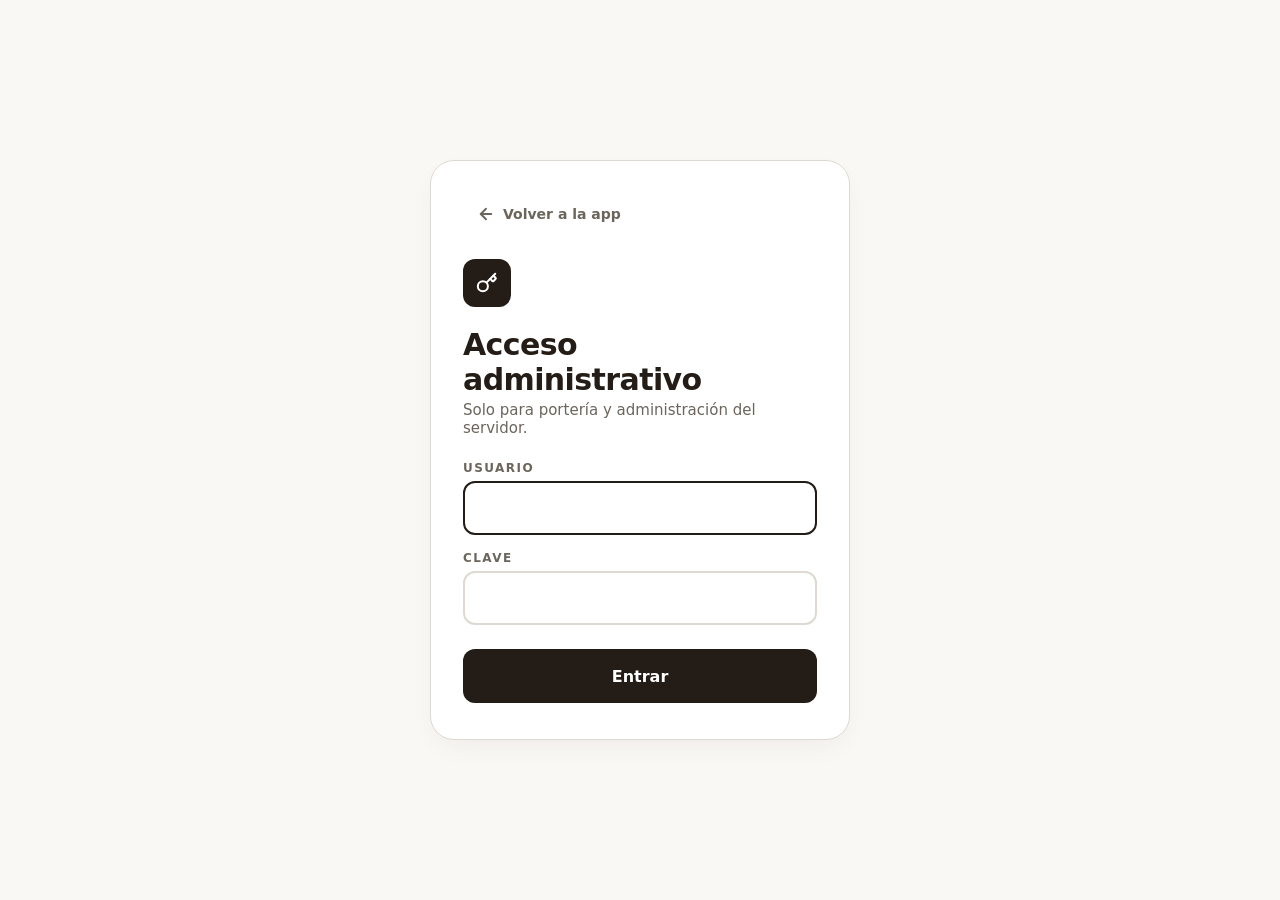
==== src/main/webapp/admin.html @ 6a79530e "v1.0 + Figma Design" ====
<!DOCTYPE html>
<html lang="es">
<head>
<meta charset="UTF-8">
<meta name="viewport" content="width=device-width, initial-scale=1">
<meta name="theme-color" content="#241C16">
<title>Panel de portería · Autogestión de portátiles</title>
<link rel="stylesheet" href="styles.css">
<link rel="stylesheet" href="admin.css">
</head>
<body class="cuerpo-admin">

<!-- =====================================================================
     VISTA 1: LOGIN (Centrado, limpio y enfocado)
     ===================================================================== -->
<section id="vista-login" class="login-layout">
  <main class="login-main">
    <div class="login-main-inner">
      <a href="index.html" class="btn-back-app">
        <svg width="18" height="18" viewBox="0 0 24 24" fill="none" stroke="currentColor" stroke-width="2.5" stroke-linecap="round" stroke-linejoin="round"><path d="m12 19-7-7 7-7"/><path d="M19 12H5"/></svg>
        Volver a la app
      </a>

      <form id="formulario-login" class="form-login" onsubmit="event.preventDefault();">
        <span class="key-badge">
          <svg width="22" height="22" viewBox="0 0 24 24" fill="none" stroke="currentColor" stroke-width="2.2" stroke-linecap="round" stroke-linejoin="round"><path d="m15.5 7.5 2.3 2.3a1 1 0 0 0 1.4 0l2.1-2.1a1 1 0 0 0 0-1.4L19 4"/><path d="m21 2-9.6 9.6"/><circle cx="7.5" cy="15.5" r="5.5"/></svg>
        </span>
        <h2 class="login-title">Acceso administrativo</h2>
        <p class="login-subtitle">Solo para portería y administración del servidor.</p>

        <div class="login-fields">
          <label class="login-field-wrap">
            <span class="login-field-label">USUARIO</span>
            <input id="campo-usuario" class="login-input" type="text" autocomplete="username" autofocus>
          </label>

          <label class="login-field-wrap">
            <span class="login-field-label">CLAVE</span>
            <input id="campo-clave" class="login-input" type="password" autocomplete="current-password">
          </label>
        </div>

        <p id="error-login" class="login-error-msg" hidden></p>

        <button id="boton-entrar" type="button" class="btn-login-submit">Entrar</button>
      </form>
    </div>
  </main>
</section>

<!-- =====================================================================
     VISTA 2: DASHBOARD (Inspirado en AdminDashboard.tsx)
     ===================================================================== -->
<section id="vista-panel" class="dashboard-layout" hidden>
  <!-- Header oscuro institucional -->
  <header class="dash-header">
    <div class="dash-header-inner">
      <div class="dash-header-brand">
        <span class="brand-logo-sq-sm">
          <svg width="20" height="20" viewBox="0 0 11 11" shape-rendering="crispEdges">
            <rect x="5" y="0" width="1" height="1" fill="#E1A140"/>
            <rect x="4" y="1" width="1" height="1" fill="#E1A140"/>
            <rect x="6" y="1" width="1" height="1" fill="#E1A140"/>
            <rect x="3" y="2" width="1" height="1" fill="#E1A140"/>
            <rect x="7" y="2" width="1" height="1" fill="#E1A140"/>
            <rect x="2" y="3" width="1" height="1" fill="#E1A140"/>
            <rect x="8" y="3" width="1" height="1" fill="#E1A140"/>
            <rect x="1" y="4" width="1" height="1" fill="#E1A140"/>
            <rect x="9" y="4" width="1" height="1" fill="#E1A140"/>
            <rect x="0" y="5" width="1" height="1" fill="#E1A140"/>
            <rect x="10" y="5" width="1" height="1" fill="#E1A140"/>
            <rect x="1" y="6" width="1" height="1" fill="#E1A140"/>
            <rect x="9" y="6" width="1" height="1" fill="#E1A140"/>
            <rect x="2" y="7" width="1" height="1" fill="#E1A140"/>
            <rect x="8" y="7" width="1" height="1" fill="#E1A140"/>
            <rect x="3" y="8" width="1" height="1" fill="#E1A140"/>
            <rect x="7" y="8" width="1" height="1" fill="#E1A140"/>
            <rect x="4" y="9" width="1" height="1" fill="#E1A140"/>
            <rect x="6" y="9" width="1" height="1" fill="#E1A140"/>
            <rect x="5" y="10" width="1" height="1" fill="#E1A140"/>
            <rect x="5" y="2" width="1" height="1" fill="#60A8B8"/>
            <rect x="4" y="3" width="1" height="1" fill="#60A8B8"/>
            <rect x="6" y="3" width="1" height="1" fill="#60A8B8"/>
            <rect x="3" y="4" width="1" height="1" fill="#60A8B8"/>
            <rect x="7" y="4" width="1" height="1" fill="#60A8B8"/>
            <rect x="2" y="5" width="1" height="1" fill="#60A8B8"/>
            <rect x="8" y="5" width="1" height="1" fill="#60A8B8"/>
            <rect x="3" y="6" width="1" height="1" fill="#60A8B8"/>
            <rect x="7" y="6" width="1" height="1" fill="#60A8B8"/>
            <rect x="4" y="7" width="1" height="1" fill="#60A8B8"/>
            <rect x="6" y="7" width="1" height="1" fill="#60A8B8"/>
            <rect x="5" y="8" width="1" height="1" fill="#60A8B8"/>
            <rect x="5" y="4" width="1" height="1" fill="#CC5C50"/>
            <rect x="4" y="5" width="1" height="1" fill="#CC5C50"/>
            <rect x="6" y="5" width="1" height="1" fill="#CC5C50"/>
            <rect x="5" y="6" width="1" height="1" fill="#CC5C50"/>
          </svg>
        </span>
        <div>
          <p class="dash-title">Panel de portería</p>
          <p id="dash-fecha-actual" class="dash-subtitle">Hoy</p>
        </div>
      </div>

      <div class="dash-header-actions">
        <span class="session-pill">
          <span class="session-dot"></span>
          <span>admin · cierra en <b id="temporizador-sesion">30:00</b></span>
        </span>
        <button id="boton-vista-estudiante" type="button" class="btn-header-link">Vista estudiante</button>
        <button id="boton-salir" type="button" class="btn-header-logout">
          <svg width="15" height="15" viewBox="0 0 24 24" fill="none" stroke="currentColor" stroke-width="2.5" stroke-linecap="round" stroke-linejoin="round"><path d="M9 21H5a2 2 0 0 1-2-2V5a2 2 0 0 1 2-2h4"/><polyline points="16 17 21 12 16 7"/><line x1="21" x2="9" y1="12" y2="12"/></svg>
          Salir
        </button>
      </div>
    </div>
    <div class="wayuu-band" style="height: 6px;"></div>
  </header>

  <!-- Banner flotante para extensión de sesión -->
  <div id="banner-sesion-expira" class="banner-sesion" role="alertdialog" hidden>
    <div class="banner-sesion-texto">
      <strong>Sesión por expirar</strong>
      <span>Tu sesión cerrará en <span id="banner-cuenta-regresiva">5:00</span></span>
    </div>
    <div class="banner-sesion-acciones">
      <button id="boton-extender-sesion" class="boton-banner-extender" type="button">Extender 30 min</button>
      <button id="boton-cerrar-banner-sesion" class="boton-banner-salir" type="button">Cerrar sesión</button>
    </div>
  </div>

  <div class="dash-content-container">

    <!-- KPI STATS CARDS (Resumen del día) -->
    <div class="kpi-grid">
      <div class="kpi-card">
        <p class="kpi-label">
          <svg width="16" height="16" viewBox="0 0 24 24" fill="none" stroke="currentColor" stroke-width="2.5"><path d="M15 3h4a2 2 0 0 1 2 2v14a2 2 0 0 1-2 2h-4"/><polyline points="10 17 15 12 10 7"/><line x1="15" x2="3" y1="12" y2="12"/></svg>
          Entradas hoy
        </p>
        <p id="kpi-entradas" class="kpi-value">0</p>
      </div>

      <div class="kpi-card">
        <p class="kpi-label">
          <svg width="16" height="16" viewBox="0 0 24 24" fill="none" stroke="currentColor" stroke-width="2.5"><path d="M9 21H5a2 2 0 0 1-2-2V5a2 2 0 0 1 2-2h4"/><polyline points="16 17 21 12 16 7"/><line x1="21" x2="9" y1="12" y2="12"/></svg>
          Salidas hoy
        </p>
        <p id="kpi-salidas" class="kpi-value">0</p>
      </div>

      <div class="kpi-card kpi-card-accent">
        <p class="kpi-label">
          <svg width="16" height="16" viewBox="0 0 24 24" fill="none" stroke="currentColor" stroke-width="2.5"><rect width="18" height="12" x="3" y="4" rx="2"/><line x1="2" x2="22" y1="20" y2="20"/></svg>
          Equipos adentro ahora
        </p>
        <p id="kpi-adentro" class="kpi-value">0</p>
      </div>

      <div class="kpi-card">
        <p class="kpi-label text-coral">
          <svg width="16" height="16" viewBox="0 0 24 24" fill="none" stroke="currentColor" stroke-width="2.5"><path d="m2 2 20 20"/><path d="M5.782 5.782A7 7 0 0 0 9 19h8.5a4.5 4.5 0 0 0 1.307-.193"/><path d="M21.532 16.5A4.5 4.5 0 0 0 17.5 10h-1.79A7.008 7.008 0 0 0 10 5.07"/></svg>
          Sincronizados offline
        </p>
        <p id="kpi-offline" class="kpi-value">0</p>
      </div>
    </div>

    <!-- TARJETA PRINCIPAL: HISTORIAL Y FILTROS -->
    <section class="dash-card">
      <div class="dash-card-header">
        <div>
          <h2 class="dash-card-title">Historial de accesos</h2>
          <p id="resumen-resultados" class="dash-card-sub">Cargando registros…</p>
        </div>
        <button id="boton-limpiar" type="button" class="btn-clear-filters" hidden>
          <svg width="14" height="14" viewBox="0 0 24 24" fill="none" stroke="currentColor" stroke-width="2.5"><path d="M18 6 6 18"/><path d="m6 6 12 12"/></svg>
          Limpiar filtros
        </button>
      </div>

      <!-- Filtros estilo AdminDashboard -->
      <form id="formulario-filtros" class="filter-bar">
        <div class="filter-search-wrap">
          <svg class="search-icon" width="16" height="16" viewBox="0 0 24 24" fill="none" stroke="currentColor" stroke-width="2.5"><circle cx="11" cy="11" r="8"/><path d="m21 21-4.3-4.3"/></svg>
          <input id="filtro-documento" type="text" inputmode="numeric" placeholder="Documento o código" class="filter-input-search">
        </div>

        <select id="filtro-marca" class="filter-select"><option value="">Marca: Todas</option></select>
        <select id="filtro-color" class="filter-select"><option value="">Color: Todos</option></select>
        
        <select id="filtro-movimiento" class="filter-select">
          <option value="">Movimiento: Todos</option>
          <option value="ENTRADA">Entrada</option>
          <option value="SALIDA">Salida</option>
        </select>

        <select id="filtro-origen" class="filter-select">
          <option value="">Origen: Todos</option>
          <option value="ONLINE">En línea</option>
          <option value="OFFLINE_SINCRONIZADO">Offline sincronizado</option>
        </select>

        <div class="filter-date-group">
          <input id="filtro-desde" type="date" aria-label="Desde" class="filter-date-input">
          <span class="date-sep">–</span>
          <input id="filtro-hasta" type="date" aria-label="Hasta" class="filter-date-input">
        </div>

        <button type="submit" class="btn-filter-submit">Filtrar</button>
      </form>

      <p id="error-panel" class="panel-error-msg" hidden></p>

      <!-- Tabla de resultados estilizada -->
      <div class="table-container">
        <table class="dash-table">
          <thead>
            <tr>
              <th>Fecha</th>
              <th>Movimiento</th>
              <th>Estudiante</th>
              <th>Documento</th>
              <th>Código</th>
              <th>Equipo</th>
              <th>Origen</th>
            </tr>
          </thead>
          <tbody id="cuerpo-tabla"></tbody>
        </table>
      </div>

      <!-- Paginación con botones Chevron -->
      <nav class="dash-pagination" id="paginacion" hidden>
        <span id="texto-pagina-actual" class="dash-pag-text"></span>
        <div class="dash-pag-buttons">
          <button id="boton-pagina-anterior" class="dash-pag-btn" type="button">
            <svg width="16" height="16" viewBox="0 0 24 24" fill="none" stroke="currentColor" stroke-width="2.5"><path d="m15 18-6-6 6-6"/></svg>
            Anterior
          </button>
          <button id="boton-pagina-siguiente" class="dash-pag-btn" type="button">
            Siguiente
            <svg width="16" height="16" viewBox="0 0 24 24" fill="none" stroke="currentColor" stroke-width="2.5"><path d="m9 18 6-6-6-6"/></svg>
          </button>
        </div>
      </nav>
    </section>

    <!-- INTENTOS DE LOGIN Y AUDITORÍA -->
    <details class="dash-card sec-details">
      <summary class="sec-summary">
        <div class="sec-summary-left">
          <span class="sec-icon-box">
            <svg width="18" height="18" viewBox="0 0 24 24" fill="none" stroke="currentColor" stroke-width="2.5"><path d="M12 22s8-4 8-10V5l-8-3-8 3v7c0 6 8 10 8 10z"/></svg>
          </span>
          <div>
            <strong class="sec-title">Seguridad · Intentos de acceso al panel</strong>
            <p class="sec-subtitle">Bitácora de auditoría reciente</p>
          </div>
        </div>
        <svg class="chevron-arrow" width="18" height="18" viewBox="0 0 24 24" fill="none" stroke="currentColor" stroke-width="2.5"><path d="m6 9 6 6 6-6"/></svg>
      </summary>

      <div class="table-container" style="border-top: 1px solid var(--borde);">
        <table class="dash-table">
          <thead>
            <tr>
              <th>Fecha</th>
              <th>Usuario</th>
              <th>IP</th>
              <th>Resultado</th>
            </tr>
          </thead>
          <tbody id="cuerpo-tabla-intentos"></tbody>
        </table>
      </div>
    </details>

    <footer class="dash-footer">
      <svg width="14" height="14" viewBox="0 0 24 24" fill="none" stroke="currentColor" stroke-width="2.5"><rect width="14" height="20" x="5" y="2" rx="2" ry="2"/><path d="M12 18h.01"/></svg>
      Los registros sincronizados sin conexión aparecen automáticamente al recuperar red · Universidad de La Guajira
    </footer>

  </div>
</section>

<script src="admin.js"></script>
</body>
</html>
---- src/main/webapp/styles.css ----
/* =====================================================================
   AUTOGESTIÓN DE PORTÁTILES · Universidad de La Guajira
   Basado exactamente en /design-reference (Tokens, Tipografía y Animaciones)
   ===================================================================== */

:root {
  /* Brand colors */
  --coral: #CC5C50;
  --coral-dark: #A8473C;
  --coral-soft: #F9E4E0;
  --teal: #2B8496;
  --teal-dark: #1F6574;
  --teal-soft: #DFEFF3;
  --turquesa: #60A8B8;
  --oro: #E1A140;
  --oro-dark: #9A6A1C;
  --oro-soft: #FBEFD8;
  --cont: #F2F1EF;
  --borde: #DEDAD3;
  --sub: #6B655C;
  --tinta: #241C16;
  --aviso: #B3261E;
  --papel: #FAF8F5;

  /* Colores originales terracota/marrón institucional (#C1440E y #00843D) */
  --terracota: #C1440E;
  --terracota-oscuro: #9C3609;
  --verde-institucional: #00843D;
  --verde-oscuro: #00622D;
  --blanco: #FFFFFF;
  --gris-contenedor: #F2F1EF;
  --gris-borde: #DEDAD3;
  --gris-texto: #6B655C;
  --texto: #241C16;
  --rojo-aviso: #B3261E;
  --alto-toque: 64px;

  --font-sans: system-ui, -apple-system, 'Segoe UI', Roboto, 'Helvetica Neue', Arial, sans-serif;
  --radio: 14px;
}

*, *::before, *::after {
  box-sizing: border-box;
  margin: 0;
  padding: 0;
}

html, body {
  height: 100%;
  width: 100%;
  overflow: hidden;
  background-color: #EBE6DF;
  color: var(--tinta);
  font-family: var(--font-sans);
  -webkit-font-smoothing: antialiased;
  -webkit-tap-highlight-color: transparent;
}

button {
  font-family: inherit;
  border: none;
  background: none;
  cursor: pointer;
}

input, select {
  font-family: inherit;
}

/* Animations from index.css */
@keyframes rise {
  from { opacity: 0; transform: translateY(18px); }
  to { opacity: 1; transform: none; }
}
@keyframes drop {
  from { opacity: 0; transform: translateY(-18px); }
  to { opacity: 1; transform: none; }
}
@keyframes fade {
  from { opacity: 0; }
  to { opacity: 1; }
}
@keyframes banner {
  from { opacity: 0; transform: translateY(-120%) scale(0.96); }
  to { opacity: 1; transform: none; }
}
@keyframes shake {
  0%, 100% { transform: none; }
  25% { transform: translateX(-6px); }
  50% { transform: translateX(5px); }
  75% { transform: translateX(-3px); }
}
@keyframes pop {
  from { opacity: 0; transform: scale(0.4) rotate(-12deg); }
  to { opacity: 1; transform: none; }
}
@keyframes ring {
  from { opacity: 0.45; transform: scale(0.7); }
  to { opacity: 0; transform: scale(1.9); }
}
@keyframes draw {
  from { stroke-dashoffset: 1; }
  to { stroke-dashoffset: 0; }
}
@keyframes thread {
  0%, 100% { transform: translateY(0); opacity: 1; }
  50% { transform: translateY(-3px); opacity: 0.55; }
}
@keyframes floatup {
  to { opacity: 0; transform: translateY(-14px); }
}

.animate-rise { animation: rise 420ms cubic-bezier(0.2, 0.8, 0.2, 1) both; }
.animate-drop { animation: drop 420ms cubic-bezier(0.2, 0.8, 0.2, 1) both; }
.animate-fade { animation: fade 300ms ease-out both; }
.animate-shake { animation: shake 380ms ease-in-out both; }
.animate-pop { animation: pop 520ms cubic-bezier(0.2, 0.9, 0.3, 1.35) both; }

/* Contenedor de la aplicación (Phone container responsive & centered if desktop) */
#app-viewport {
  position: relative;
  width: 100%;
  height: 100%;
  max-width: 440px;
  margin: 0 auto;
  background-color: var(--papel);
  overflow: hidden;
  display: flex;
  flex-direction: column;
}

@media (min-width: 500px) {
  body:not(.cuerpo-admin) {
    display: flex;
    align-items: center;
    justify-content: center;
    background-color: #EBE6DF;
  }
  #app-viewport {
    height: min(840px, 94vh);
    border-radius: 28px;
    box-shadow: 0 25px 60px -15px rgba(36,28,22, 0.25), 0 0 0 1px rgba(36,28,22, 0.08);
  }
}

/* Woven Wayuu Band */
.wayuu-band {
  width: 100%;
  height: 10px;
  background-repeat: repeat-x;
  background-size: 20px 10px;
  flex-shrink: 0;
  /* SVG woven diamond pattern */
  background-image: url("data:image/svg+xml,%3Csvg xmlns='http://www.w3.org/2000/svg' width='20' height='10' viewBox='0 0 20 10' shape-rendering='crispEdges'%3E%3Crect x='10' y='0' width='2' height='2' fill='%23E1A140'/%3E%3Crect x='8' y='2' width='2' height='2' fill='%23E1A140'/%3E%3Crect x='12' y='2' width='2' height='2' fill='%23E1A140'/%3E%3Crect x='6' y='4' width='2' height='2' fill='%23E1A140'/%3E%3Crect x='14' y='4' width='2' height='2' fill='%23E1A140'/%3E%3Crect x='8' y='6' width='2' height='2' fill='%23E1A140'/%3E%3Crect x='12' y='6' width='2' height='2' fill='%23E1A140'/%3E%3Crect x='10' y='8' width='2' height='2' fill='%23E1A140'/%3E%3Crect x='10' y='4' width='2' height='2' fill='%23CC5C50'/%3E%3Crect x='0' y='4' width='2' height='2' fill='%2360A8B8'/%3E%3Crect x='18' y='4' width='2' height='2' fill='%2360A8B8'/%3E%3C/svg%3E");
}

/* Floating Status Banner */
.status-banner-wrap {
  pointer-events: none;
  position: absolute;
  top: 12px;
  left: 12px;
  right: 12px;
  z-index: 50;
}
.status-banner {
  pointer-events: auto;
  display: flex;
  align-items: center;
  gap: 12px;
  border-radius: 16px;
  padding: 10px 14px;
  color: white;
  box-shadow: 0 10px 30px -10px rgba(36,28,22, 0.55);
  animation: banner 380ms cubic-bezier(0.2, 0.9, 0.25, 1.15) both;
}
.status-banner.coral { background-color: var(--coral); }
.status-banner.teal { background-color: var(--teal); }
.status-banner-icon {
  width: 36px;
  height: 36px;
  border-radius: 50%;
  background: rgba(255,255,255,0.18);
  display: grid;
  place-items: center;
  flex-shrink: 0;
}
.status-banner-icon svg {
  width: 18px;
  height: 18px;
}
.status-banner-text {
  flex: 1;
  min-width: 0;
  line-height: 1.2;
}
.status-banner-title {
  font-size: 15px;
  font-weight: 700;
}
.status-banner-detail {
  font-size: 13px;
  color: rgba(255,255,255,0.85);
  white-space: nowrap;
  overflow: hidden;
  text-overflow: ellipsis;
}
.status-stitches {
  display: flex;
  align-items: center;
  gap: 4px;
  flex-shrink: 0;
}
.status-stitch {
  width: 10px;
  height: 10px;
  background: white;
  transform: rotate(45deg);
  border-radius: 2px;
  animation: thread 1200ms ease-in-out infinite;
}

/* Screen Layout */
.screen {
  display: none;
  height: 100%;
  width: 100%;
  flex-direction: column;
  background-color: var(--papel);
  position: relative;
}
.screen.active {
  display: flex;
}

.screen-header {
  height: 56px;
  flex-shrink: 0;
  display: flex;
  align-items: center;
  justify-content: space-between;
  padding: 0 16px;
}
.screen-header-brand {
  display: flex;
  align-items: center;
  gap: 8px;
}
.screen-header-brand img {
  height: 26px;
  width: auto;
}
.screen-header-title {
  font-size: 15px;
  font-weight: 800;
  letter-spacing: -0.01em;
  color: var(--teal);
}
.screen-header-sub {
  font-size: 15px;
  color: var(--sub);
}

.btn-back {
  display: inline-flex;
  align-items: center;
  gap: 2px;
  height: 44px;
  padding: 0 12px 0 4px;
  margin-left: -8px;
  border-radius: 9999px;
  font-size: 15px;
  font-weight: 600;
  color: var(--sub);
  transition: background-color 0.1s;
}
.btn-back:active {
  background-color: var(--cont);
}
.btn-text-sub {
  font-size: 14px;
  font-weight: 600;
  color: var(--sub);
  padding: 8px 12px;
  border-radius: 9999px;
}
.btn-text-sub:active {
  background-color: var(--cont);
}

.screen-main {
  flex: 1;
  min-height: 0;
  overflow-y: auto;
  padding: 0 20px 12px;
  display: flex;
  flex-direction: column;
}
.screen-main.centered {
  justify-content: center;
}
.screen-main.animate-rise {
  animation: rise 420ms cubic-bezier(0.2, 0.8, 0.2, 1) both;
}

.screen-actions {
  flex-shrink: 0;
  padding: 8px 20px max(18px, env(safe-area-inset-bottom));
  display: flex;
  flex-direction: column;
  gap: 12px;
}

/* Typography */
.eyebrow {
  font-size: 12px;
  font-weight: 700;
  text-transform: uppercase;
  letter-spacing: 0.22em;
  color: var(--oro-dark);
  margin-bottom: 8px;
}
.title-big {
  font-size: 30px;
  font-weight: 800;
  line-height: 1.05;
  letter-spacing: -0.02em;
  color: var(--tinta);
  text-wrap: balance;
}
.sub-desc {
  font-size: 16px;
  color: var(--sub);
  margin-top: 6px;
  line-height: 1.35;
}

/* Buttons */
.btn-primary {
  position: relative;
  display: flex;
  align-items: center;
  justify-content: center;
  gap: 8px;
  width: 100%;
  height: 64px;
  border-radius: var(--radio);
  background-color: var(--coral);
  color: white;
  font-size: 19px;
  font-weight: 700;
  letter-spacing: -0.01em;
  box-shadow: 0 6px 0 0 var(--coral-dark);
  transition: transform 100ms, box-shadow 100ms, background-color 100ms;
}
.btn-primary:active {
  transform: translateY(4px);
  background-color: var(--coral-dark);
  box-shadow: 0 2px 0 0 var(--coral-dark);
}
.btn-primary:disabled {
  opacity: 0.85;
  cursor: wait;
}

.btn-secondary {
  display: flex;
  align-items: center;
  justify-content: center;
  gap: 8px;
  width: 100%;
  height: 64px;
  border-radius: var(--radio);
  border: 2px solid var(--borde);
  background-color: white;
  color: var(--tinta);
  font-size: 17px;
  font-weight: 600;
  transition: transform 100ms, background-color 100ms;
}
.btn-secondary:active {
  transform: scale(0.985);
  background-color: var(--cont);
}

.link-access {
  display: block;
  text-align: center;
  font-size: 12px;
  color: rgba(107, 101, 92, 0.4);
  padding: 4px 16px;
  text-decoration: none;
}

/* Input Fields */
.doc-input-box {
  margin-top: 24px;
  border-radius: 18px;
  border: 2px solid transparent;
  background-color: var(--cont);
  transition: border-color 0.2s, background-color 0.2s;
}
.doc-input-box:focus-within {
  border-color: var(--coral);
  background-color: white;
}
.doc-input-box.error {
  border-color: var(--aviso);
}
.doc-input {
  width: 100%;
  height: 84px;
  background: transparent;
  border: none;
  outline: none;
  text-align: center;
  font-size: 32px;
  font-weight: 700;
  font-variant-numeric: tabular-nums;
  letter-spacing: 0.16em;
  color: var(--tinta);
}
.doc-input::placeholder {
  color: var(--borde);
}

.field-label {
  display: flex;
  justify-content: space-between;
  align-items: baseline;
  font-size: 13px;
  font-weight: 600;
  text-transform: uppercase;
  letter-spacing: 0.12em;
  color: var(--sub);
  margin-bottom: 6px;
}
.field-input {
  width: 100%;
  height: 64px;
  border-radius: var(--radio);
  border: 2px solid transparent;
  background-color: var(--cont);
  padding: 0 16px;
  font-size: 18px;
  color: var(--tinta);
  outline: none;
  transition: border-color 0.15s, background-color 0.15s;
}
.field-input:focus {
  border-color: var(--coral);
  background-color: white;
}
.field-input::placeholder {
  color: rgba(107, 101, 92, 0.6);
}

/* Error note */
.error-note {
  display: flex;
  align-items: flex-start;
  gap: 8px;
  font-size: 15px;
  font-weight: 500;
  line-height: 1.35;
  color: var(--aviso);
  animation: shake 380ms ease-in-out both;
}
.error-note svg {
  width: 18px;
  height: 18px;
  margin-top: 2px;
  flex-shrink: 0;
}

/* PIN Dots and Numeric Keypad */
.pin-dots-row {
  display: flex;
  justify-content: center;
  align-items: center;
  gap: 16px;
  margin-bottom: 24px;
}
.pin-dot {
  width: 20px;
  height: 20px;
  border-radius: 9999px;
  border: 2px solid var(--borde);
  background-color: var(--cont);
  transition: all 0.18s cubic-bezier(0.2, 0.8, 0.2, 1);
}
.pin-dot.filled {
  background-color: var(--teal);
  border-color: var(--teal);
  transform: scale(1.15);
  box-shadow: 0 0 0 4px var(--teal-soft);
}
.pin-keypad {
  display: grid;
  grid-template-columns: repeat(3, 1fr);
  gap: 12px;
  max-width: 280px;
  margin: 0 auto;
}
.btn-key {
  height: 58px;
  border-radius: 16px;
  border: 1px solid var(--borde);
  background-color: var(--cont);
  font-size: 24px;
  font-weight: 700;
  color: var(--tinta);
  display: flex;
  align-items: center;
  justify-content: center;
  cursor: pointer;
  user-select: none;
  -webkit-tap-highlight-color: transparent;
  transition: background-color 0.12s, transform 0.08s;
}
.btn-key:active {
  background-color: var(--borde);
  transform: scale(0.94);
}
.btn-key.action {
  font-size: 18px;
  color: var(--sub);
  background-color: transparent;
  border-color: transparent;
}
.btn-key.action:active {
  background-color: var(--cont);
}

/* Consent Box */
.consent-box-wrap {
  display: flex;
  flex-direction: column;
  gap: 8px;
}
.consent-card {
  display: flex;
  cursor: pointer;
  align-items: flex-start;
  gap: 12px;
  border-radius: var(--radio);
  border: 2px solid transparent;
  background-color: var(--cont);
  padding: 16px;
  transition: all 0.2s;
}
.consent-card.checked {
  border-color: var(--teal);
  background-color: rgba(223, 239, 243, 0.6);
}
.consent-card.invalid {
  border-color: var(--aviso);
}
.consent-check-square {
  width: 28px;
  height: 28px;
  border-radius: 8px;
  border: 2px solid rgba(107, 101, 92, 0.5);
  background-color: white;
  display: grid;
  place-items: center;
  flex-shrink: 0;
  transition: all 0.15s;
}
.consent-card.checked .consent-check-square {
  border-color: var(--teal);
  background-color: var(--teal);
  color: white;
}
.consent-details summary {
  display: flex;
  cursor: pointer;
  align-items: center;
  gap: 4px;
  font-size: 14px;
  font-weight: 600;
  color: var(--teal);
  list-style: none;
  padding: 4px;
}
.consent-details p {
  padding: 4px;
  font-size: 14px;
  line-height: 1.5;
  color: var(--sub);
}

/* Laptops List */
.laptops-list {
  display: flex;
  flex-direction: column;
  gap: 12px;
  list-style: none;
  margin-top: 16px;
}
.laptop-item-btn {
  display: flex;
  align-items: center;
  gap: 14px;
  width: 100%;
  min-height: 92px;
  border-radius: 18px;
  border: 2px solid var(--borde);
  background-color: white;
  padding: 10px 16px 10px 10px;
  text-align: left;
  transition: transform 150ms, border-color 150ms;
  position: relative;
  overflow: hidden;
}
.laptop-item-btn:active {
  transform: scale(0.98);
}
.laptop-item-btn.busy {
  border-color: var(--coral);
}
.laptop-glyph-wrap {
  width: 84px;
  height: 72px;
  border-radius: 12px;
  background-color: var(--cont);
  display: grid;
  place-items: center;
  flex-shrink: 0;
}
.laptop-info {
  flex: 1;
  min-width: 0;
}
.laptop-brand {
  display: block;
  font-size: 22px;
  font-weight: 800;
  text-transform: uppercase;
  letter-spacing: -0.01em;
  color: var(--tinta);
  line-height: 1;
  white-space: nowrap;
  overflow: hidden;
  text-overflow: ellipsis;
}
.laptop-color {
  display: block;
  font-size: 17px;
  font-weight: 600;
  color: var(--sub);
  margin-top: 4px;
  line-height: 1.1;
  white-space: nowrap;
  overflow: hidden;
  text-overflow: ellipsis;
}
.laptop-nick {
  display: block;
  font-size: 14px;
  color: rgba(107, 101, 92, 0.8);
  margin-top: 2px;
  white-space: nowrap;
  overflow: hidden;
  text-overflow: ellipsis;
}
.laptop-status-badge {
  flex-shrink: 0;
  border-radius: 9999px;
  background-color: var(--cont);
  padding: 4px 10px;
  text-align: right;
  font-size: 12px;
  font-weight: 600;
  color: var(--sub);
  line-height: 1.2;
}

/* Brand Grid (New Laptop) */
.brand-grid {
  display: grid;
  grid-template-columns: repeat(3, 1fr);
  gap: 8px;
}
.btn-brand-choice {
  height: 44px;
  border-radius: 12px;
  border: 2px solid transparent;
  background-color: var(--cont);
  font-size: 15px;
  font-weight: 600;
  color: var(--tinta);
  transition: all 0.1s;
}
.btn-brand-choice:active { transform: scale(0.95); }
.btn-brand-choice.selected {
  border-color: var(--coral);
  background-color: var(--coral-soft);
  color: var(--coral-dark);
}

/* Color Circle Grid */
.color-grid {
  display: grid;
  grid-template-columns: repeat(5, 1fr);
  justify-items: center;
  gap: 8px 0;
}
.btn-color-circle {
  width: 44px;
  height: 44px;
  border-radius: 50%;
  display: grid;
  place-items: center;
  box-shadow: inset 0 0 0 1px rgba(0,0,0,0.12);
  transition: transform 0.1s;
  outline: none;
}
.btn-color-circle:active { transform: scale(0.9); }
.btn-color-circle.selected {
  outline: 3px solid var(--coral);
  outline-offset: 2px;
}
.btn-color-circle.other-color {
  border: 2px dashed rgba(107, 101, 92, 0.5);
  background: transparent;
  color: var(--sub);
}

/* Preview Card on New Laptop */
.new-laptop-preview {
  display: flex;
  align-items: center;
  gap: 12px;
  border-radius: var(--radio);
  background-color: var(--cont);
  padding: 8px 12px;
}
.preview-title {
  font-size: 17px;
  font-weight: 800;
  text-transform: uppercase;
  color: var(--tinta);
  letter-spacing: -0.01em;
}
.preview-sub {
  font-size: 13px;
  color: var(--sub);
}

/* CONFIRMATION SCREEN (Rules that are not negotiated: Solid teal or coral, FitLine cq) */
.screen-confirm {
  position: absolute;
  inset: 0;
  z-index: 40;
  display: flex;
  flex-direction: column;
  color: white;
  container-type: inline-size;
}
.screen-confirm.teal { background-color: var(--teal); }
.screen-confirm.coral { background-color: var(--coral); }
.screen-confirm.alerta { background-color: #B3261E; }

.confirm-center {
  flex: 1;
  display: flex;
  flex-direction: column;
  align-items: center;
  justify-content: center;
  padding: 0 20px;
  text-align: center;
}
.confirm-check-ring {
  position: relative;
  display: grid;
  place-items: center;
  width: min(112px, 28cqw);
  aspect-ratio: 1;
}
.confirm-ring-anim {
  position: absolute;
  inset: 0;
  border-radius: 50%;
  border: 6px solid white;
  animation: ring 900ms ease-out both;
}
.confirm-svg-check {
  width: 100%;
  height: 100%;
  animation: pop 520ms cubic-bezier(0.2, 0.9, 0.3, 1.35) both;
}
.confirm-type-label {
  margin-top: 20px;
  display: flex;
  align-items: center;
  justify-content: center;
  gap: 12px;
  font-size: 24px;
  font-weight: 800;
  letter-spacing: 0.42em;
}
.confirm-type-label svg {
  width: 28px;
  height: 28px;
}
.confirm-lines {
  margin-top: 20px;
  width: 100%;
}
.fit-line {
  display: block;
  font-weight: 900;
  text-transform: uppercase;
  line-height: 0.88;
  letter-spacing: -0.03em;
  animation: rise 420ms cubic-bezier(0.2, 0.8, 0.2, 1) both;
}

.confirm-bottom {
  padding: 0 20px max(20px, env(safe-area-inset-bottom));
  text-align: center;
  display: flex;
  flex-direction: column;
  gap: 12px;
}
.confirm-meta {
  font-size: 15px;
  color: rgba(255,255,255,0.85);
}
.confirm-offline-note {
  display: flex;
  align-items: center;
  justify-content: center;
  gap: 8px;
  font-size: 16px;
  font-weight: 700;
}
.btn-confirm-done {
  height: 64px;
  width: 100%;
  border-radius: var(--radio);
  border: 1px solid rgba(255,255,255,0.35);
  background-color: rgba(255,255,255,0.15);
  backdrop-filter: blur(4px);
  color: white;
  font-size: 19px;
  font-weight: 700;
  transition: transform 100ms, background-color 100ms;
}
.btn-confirm-done:active {
  transform: scale(0.985);
  background-color: rgba(255,255,255,0.25);
}

/* Splash screen */
.screen-splash {
  display: flex;
  height: 100%;
  width: 100%;
  flex-direction: column;
  align-items: center;
  justify-content: space-between;
  background-color: var(--papel);
  text-align: center;
  overflow: hidden;
}
.splash-content {
  display: flex;
  flex-direction: column;
  align-items: center;
  padding: 0 32px;
}
.splash-logo {
  width: auto;
  height: min(250px, 36vh);
  animation: rise 420ms cubic-bezier(0.2, 0.8, 0.2, 1) both;
}
.splash-headline {
  margin-top: 32px;
  font-size: 46px;
  font-weight: 900;
  line-height: 0.92;
  letter-spacing: -0.035em;
  color: var(--tinta);
  animation: rise 420ms cubic-bezier(0.2, 0.8, 0.2, 1) both;
  animation-delay: 780ms;
}
.splash-sub {
  margin-top: 16px;
  font-size: 16px;
  color: var(--sub);
  animation: rise 420ms cubic-bezier(0.2, 0.8, 0.2, 1) both;
  animation-delay: 900ms;
}
.splash-touch {
  padding-bottom: 16px;
  font-size: 13px;
  color: rgba(107, 101, 92, 0.8);
  animation: fade 300ms ease-out both;
  animation-delay: 1500ms;
}
---- src/main/webapp/admin.css ----
/* =====================================================================
   admin.css · Panel de consulta y Dashboard (estilo design-reference)
   ===================================================================== */

/* ── Resets críticos para el panel admin ─────────────────────────────────
   styles.css pone html,body { overflow: hidden } para la app de
   estudiantes (diseño de pantalla completa sin scroll). El panel admin
   es una página larga que SÍ necesita scroll, por eso se sobreescriben
   tanto <html> como <body> aquí. */
html:has(body.cuerpo-admin) {
  overflow: auto !important;
  height: auto !important;
}

body.cuerpo-admin {
  background-color: var(--papel) !important;
  color: var(--tinta) !important;
  display: block !important;
  height: auto !important;
  min-height: 100vh !important;
  overflow-y: auto !important;
  overflow-x: hidden !important;
}

/* =====================================================================
   LOGIN SCREEN (Centrado, limpio y enfocado)
   ===================================================================== */
.login-layout {
  min-height: 100vh;
  display: flex;
  align-items: center;
  justify-content: center;
  background-color: var(--papel);
  padding: 24px;
}

.login-main {
  display: flex;
  flex-direction: column;
  justify-content: center;
  align-items: center;
  width: 100%;
}

.login-main-inner {
  max-width: 420px;
  width: 100%;
  background: #FFFFFF;
  border: 1px solid var(--borde);
  border-radius: 24px;
  padding: 36px 32px;
  box-shadow: 0 10px 30px -10px rgba(36,28,22, 0.08);
}

.btn-back-app {
  display: inline-flex;
  align-items: center;
  gap: 8px;
  border-radius: 999px;
  padding: 8px 14px;
  font-size: 14px;
  font-weight: 600;
  color: var(--sub);
  text-decoration: none;
  background: transparent;
  transition: background 0.2s;
  margin-bottom: 28px;
}

.btn-back-app:hover {
  background: var(--cont);
}

.key-badge {
  display: grid;
  place-items: center;
  width: 48px;
  height: 48px;
  border-radius: 12px;
  background: var(--tinta);
  color: #FFFFFF;
  margin-bottom: 20px;
}

.login-title {
  font-size: 30px;
  font-weight: 800;
  letter-spacing: -0.02em;
  color: var(--tinta);
  margin-bottom: 4px;
}

.login-subtitle {
  font-size: 15px;
  color: var(--sub);
  margin-bottom: 24px;
}

.login-fields {
  display: flex;
  flex-direction: column;
  gap: 16px;
}

.login-field-wrap {
  display: block;
}

.login-field-label {
  display: block;
  font-size: 12px;
  font-weight: 700;
  letter-spacing: 0.12em;
  color: var(--sub);
  margin-bottom: 6px;
}

.login-input {
  width: 100%;
  height: 54px;
  border-radius: 12px;
  border: 2px solid var(--borde);
  background: #FFFFFF;
  padding: 0 16px;
  font-size: 16px;
  color: var(--tinta);
  outline: none;
  transition: border-color 0.2s;
}

.login-input:focus {
  border-color: var(--tinta);
}

.login-error-msg {
  margin-top: 12px;
  color: var(--aviso);
  font-size: 14px;
  font-weight: 600;
  animation: shake 380ms ease-in-out both;
}

.btn-login-submit {
  margin-top: 24px;
  width: 100%;
  height: 54px;
  border-radius: 12px;
  background: var(--tinta);
  color: #FFFFFF;
  font-size: 16px;
  font-weight: 700;
  border: none;
  cursor: pointer;
  transition: background 0.2s, transform 0.1s;
}

.btn-login-submit:hover {
  background: #000000;
}

.btn-login-submit:active {
  transform: scale(0.99);
}

.btn-login-submit[disabled] {
  opacity: 0.6;
  cursor: not-allowed;
}

.login-demo-hint {
  margin-top: 24px;
  border-radius: 12px;
  border: 1px dashed var(--borde);
  padding: 12px 14px;
  font-size: 13px;
  color: var(--sub);
  line-height: 1.4;
}

/* =====================================================================
   DASHBOARD / PANEL PRINCIPAL
   ===================================================================== */
.dashboard-layout {
  min-height: 100vh;
  background-color: #F4F1EC;
}

.dash-header {
  background-color: var(--tinta);
  color: #FFFFFF;
  position: sticky;
  top: 0;
  z-index: 100;
}

.dash-header-inner {
  max-width: 1280px;
  margin: 0 auto;
  padding: 14px 20px;
  display: flex;
  align-items: center;
  justify-content: space-between;
  gap: 16px;
  flex-wrap: wrap;
}

.dash-header-brand {
  display: flex;
  align-items: center;
  gap: 12px;
}

.brand-logo-sq-sm {
  width: 40px;
  height: 40px;
  border-radius: 10px;
  background: var(--papel);
  display: grid;
  place-items: center;
}

.dash-title {
  font-size: 16px;
  font-weight: 800;
  letter-spacing: -0.01em;
  color: #FFFFFF;
  line-height: 1.2;
}

.dash-subtitle {
  font-size: 12px;
  color: rgba(255, 255, 255, 0.6);
  text-transform: capitalize;
}

.dash-header-actions {
  display: flex;
  align-items: center;
  gap: 10px;
}

.session-pill {
  display: none;
  align-items: center;
  gap: 8px;
  border-radius: 999px;
  background: rgba(255, 255, 255, 0.1);
  padding: 6px 14px;
  font-size: 13px;
  color: rgba(255, 255, 255, 0.9);
}

@media (min-width: 640px) {
  .session-pill {
    display: inline-flex;
  }
}

.session-dot {
  width: 8px;
  height: 8px;
  border-radius: 50%;
  background-color: #4ADE80;
}

.btn-header-link {
  border-radius: 999px;
  padding: 6px 14px;
  font-size: 13px;
  font-weight: 600;
  color: rgba(255, 255, 255, 0.8);
  border: none;
  background: transparent;
  cursor: pointer;
  transition: all 0.2s;
}

.btn-header-link:hover {
  background: rgba(255, 255, 255, 0.12);
  color: #FFFFFF;
}

.btn-header-logout {
  display: inline-flex;
  align-items: center;
  gap: 6px;
  border-radius: 999px;
  background: #FFFFFF;
  color: var(--tinta);
  font-size: 13px;
  font-weight: 700;
  padding: 6px 16px;
  border: none;
  cursor: pointer;
  transition: background 0.2s;
}

.btn-header-logout:hover {
  background: var(--papel);
}

.dash-content-container {
  max-width: 1280px;
  margin: 0 auto;
  padding: 24px 20px 60px;
  display: flex;
  flex-direction: column;
  gap: 20px;
}

/* KPI Cards */
.kpi-grid {
  display: grid;
  grid-template-columns: repeat(2, 1fr);
  gap: 14px;
}

@media (min-width: 900px) {
  .kpi-grid {
    grid-template-columns: repeat(4, 1fr);
  }
}

.kpi-card {
  border-radius: 16px;
  border: 1px solid var(--borde);
  background: #FFFFFF;
  padding: 20px;
  display: flex;
  flex-direction: column;
  justify-content: space-between;
}

.kpi-card-accent {
  background: var(--tinta);
  border-color: var(--tinta);
  color: #FFFFFF;
}

.kpi-label {
  display: flex;
  align-items: center;
  gap: 8px;
  font-size: 13px;
  font-weight: 600;
  color: var(--sub);
}

.kpi-card-accent .kpi-label {
  color: rgba(255, 255, 255, 0.7);
}

.text-coral {
  color: var(--coral) !important;
}

.kpi-value {
  margin-top: 10px;
  font-size: 40px;
  font-weight: 900;
  line-height: 1;
  letter-spacing: -0.03em;
  font-variant-numeric: tabular-nums;
}

/* Tarjeta Principal */
.dash-card {
  border-radius: 18px;
  border: 1px solid var(--borde);
  background: #FFFFFF;
  overflow: hidden;
}

.dash-card-header {
  padding: 20px 24px;
  display: flex;
  align-items: flex-end;
  justify-content: space-between;
  gap: 14px;
  flex-wrap: wrap;
}

.dash-card-title {
  font-size: 19px;
  font-weight: 800;
  letter-spacing: -0.02em;
  color: var(--tinta);
}

.dash-card-sub {
  font-size: 13px;
  color: var(--sub);
  margin-top: 2px;
}

.btn-clear-filters {
  display: inline-flex;
  align-items: center;
  gap: 6px;
  border-radius: 999px;
  background: var(--cont);
  padding: 6px 14px;
  font-size: 13px;
  font-weight: 600;
  color: var(--tinta);
  border: none;
  cursor: pointer;
  transition: background 0.2s;
}

.btn-clear-filters:hover {
  background: var(--borde);
}

/* Filtros */
.filter-bar {
  padding: 0 24px 20px;
  display: grid;
  grid-template-columns: 1fr;
  gap: 10px;
}

@media (min-width: 640px) {
  .filter-bar {
    grid-template-columns: repeat(2, 1fr);
  }
}

@media (min-width: 1024px) {
  .filter-bar {
    grid-template-columns: 1.4fr 1fr 1fr 1fr 1fr 1.3fr auto;
  }
}

.filter-search-wrap {
  position: relative;
  display: flex;
  align-items: center;
}

.search-icon {
  position: absolute;
  left: 14px;
  color: var(--sub);
  pointer-events: none;
}

.filter-input-search {
  width: 100%;
  height: 44px;
  border-radius: 12px;
  border: 1px solid var(--borde);
  background: var(--papel);
  padding: 0 14px 0 38px;
  font-size: 14px;
  color: var(--tinta);
  outline: none;
}

.filter-input-search:focus {
  border-color: var(--tinta);
  background: #FFFFFF;
}

.filter-select {
  height: 44px;
  border-radius: 12px;
  border: 1px solid var(--borde);
  background: var(--papel);
  padding: 0 12px;
  font-size: 14px;
  color: var(--tinta);
  outline: none;
  cursor: pointer;
}

.filter-select:focus {
  border-color: var(--tinta);
}

.filter-date-group {
  display: flex;
  align-items: center;
  gap: 6px;
}

.filter-date-input {
  min-width: 0;
  flex: 1;
  height: 44px;
  border-radius: 12px;
  border: 1px solid var(--borde);
  background: var(--papel);
  padding: 0 8px;
  font-size: 13px;
  color: var(--tinta);
  outline: none;
}

.date-sep {
  color: var(--sub);
}

.btn-filter-submit {
  height: 44px;
  padding: 0 18px;
  border-radius: 12px;
  background: var(--tinta);
  color: #FFFFFF;
  font-size: 14px;
  font-weight: 700;
  border: none;
  cursor: pointer;
  transition: opacity 0.2s;
}

.btn-filter-submit:hover {
  opacity: 0.9;
}

.panel-error-msg {
  padding: 0 24px 14px;
  color: var(--aviso);
  font-size: 14px;
  font-weight: 600;
}

/* Tabla de resultados */
.table-container {
  overflow-x: auto;
  width: 100%;
}

.dash-table {
  width: 100%;
  border-collapse: collapse;
  text-align: left;
  font-size: 14px;
  white-space: nowrap;
}

.dash-table thead th {
  padding: 12px 20px;
  font-size: 12px;
  font-weight: 700;
  text-transform: uppercase;
  letter-spacing: 0.08em;
  color: var(--sub);
  background: var(--papel);
  border-top: 1px solid var(--borde);
  border-bottom: 1px solid var(--borde);
}

.dash-table tbody td {
  padding: 12px 20px;
  border-bottom: 1px solid var(--cont);
  color: var(--tinta);
}

.dash-table tbody tr:hover {
  background: var(--papel);
}

.chip-origen {
  display: inline-flex;
  align-items: center;
  gap: 6px;
  padding: 3px 10px;
  border-radius: 999px;
  font-size: 12px;
  font-weight: 700;
}

.chip-origen.online {
  background: var(--teal-soft);
  color: var(--teal-dark);
}

.chip-origen.offline {
  background: var(--coral-soft);
  color: var(--coral-dark);
}

.chip-resultado {
  display: inline-block;
  padding: 3px 10px;
  border-radius: 999px;
  font-size: 12px;
  font-weight: 700;
}

.chip-resultado.exitoso {
  background: var(--teal-soft);
  color: var(--teal-dark);
}

.chip-resultado.fallido {
  background: #FBEAE8;
  color: var(--aviso);
}

/* Paginación */
.dash-pagination {
  padding: 16px 24px;
  display: flex;
  align-items: center;
  justify-content: space-between;
  font-size: 13px;
  color: var(--sub);
  border-top: 1px solid var(--cont);
  flex-wrap: wrap;
  gap: 12px;
}

.dash-pag-buttons {
  display: flex;
  gap: 8px;
}

.dash-pag-btn {
  display: inline-flex;
  align-items: center;
  gap: 6px;
  padding: 8px 14px;
  border-radius: 10px;
  border: 1px solid var(--borde);
  background: #FFFFFF;
  color: var(--tinta);
  font-size: 13px;
  font-weight: 600;
  cursor: pointer;
  transition: all 0.2s;
}

.dash-pag-btn:hover:not(:disabled) {
  background: var(--papel);
}

.dash-pag-btn:disabled {
  opacity: 0.4;
  cursor: not-allowed;
}

/* Sección Seguridad */
.sec-details {
  border-radius: 18px;
}

.sec-summary {
  padding: 16px 20px;
  cursor: pointer;
  list-style: none;
  display: flex;
  align-items: center;
  justify-content: space-between;
}

.sec-summary::-webkit-details-marker {
  display: none;
}

.sec-summary-left {
  display: flex;
  align-items: center;
  gap: 12px;
}

.sec-icon-box {
  width: 36px;
  height: 36px;
  border-radius: 10px;
  background: var(--teal-soft);
  color: var(--teal);
  display: grid;
  place-items: center;
}

.sec-title {
  display: block;
  font-size: 15px;
  font-weight: 700;
  color: var(--tinta);
}

.sec-subtitle {
  font-size: 12px;
  color: var(--sub);
}

.chevron-arrow {
  color: var(--sub);
  transition: transform 0.2s;
}

details[open] .chevron-arrow {
  transform: rotate(180deg);
}

.dash-footer {
  display: flex;
  align-items: center;
  justify-content: center;
  gap: 8px;
  font-size: 13px;
  color: var(--sub);
  text-align: center;
  padding: 10px;
}

/* Banner Sesión */
.banner-sesion {
  position: fixed;
  bottom: 24px;
  right: 24px;
  z-index: 1000;
  background: var(--tinta);
  color: #FFFFFF;
  border: 1px solid rgba(255, 255, 255, 0.12);
  border-radius: 16px;
  padding: 16px 20px;
  display: flex;
  align-items: center;
  gap: 16px;
  box-shadow: 0 12px 32px rgba(0, 0, 0, 0.35);
  max-width: 440px;
}

.banner-sesion[hidden] {
  display: none !important;
}

.banner-sesion-texto {
  display: flex;
  flex-direction: column;
  gap: 2px;
  font-size: 13px;
}

.banner-sesion-texto strong {
  font-size: 14px;
  color: #F8D9C8;
}

.banner-sesion-acciones {
  display: flex;
  align-items: center;
  gap: 8px;
}

.boton-banner-extender {
  background: var(--coral);
  color: #FFFFFF;
  border: none;
  border-radius: 8px;
  padding: 8px 12px;
  font-weight: 700;
  font-size: 13px;
  cursor: pointer;
  white-space: nowrap;
}

.boton-banner-salir {
  background: transparent;
  color: rgba(255, 255, 255, 0.8);
  border: 1px solid rgba(255, 255, 255, 0.25);
  border-radius: 8px;
  padding: 8px 12px;
  font-size: 13px;
  cursor: pointer;
  white-space: nowrap;
}
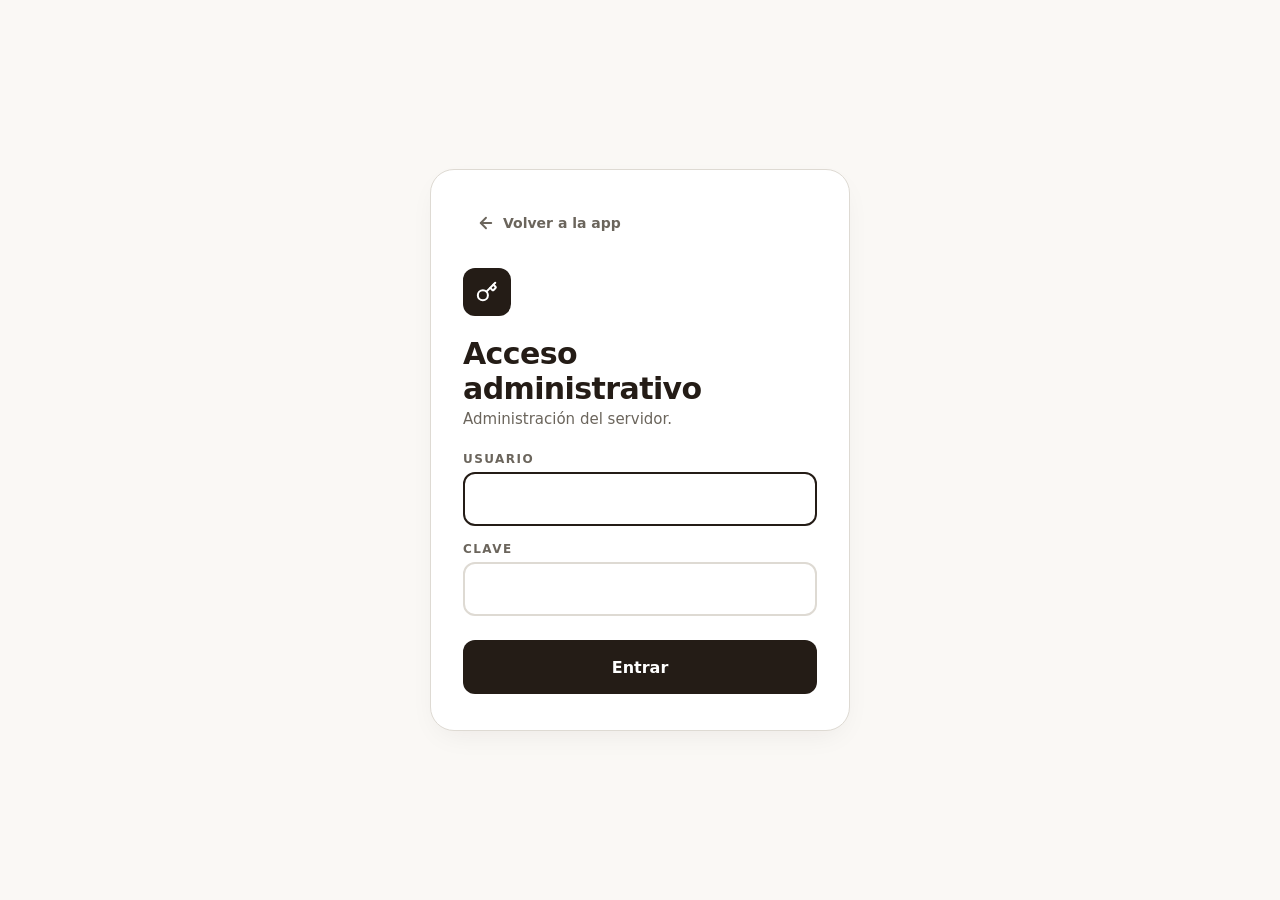
==== commit 962718fe: "Guía de uso y cambios de redacción" ====
--- a/src/main/webapp/admin.html
+++ b/src/main/webapp/admin.html
@@ -26,7 +26,7 @@
           <svg width="22" height="22" viewBox="0 0 24 24" fill="none" stroke="currentColor" stroke-width="2.2" stroke-linecap="round" stroke-linejoin="round"><path d="m15.5 7.5 2.3 2.3a1 1 0 0 0 1.4 0l2.1-2.1a1 1 0 0 0 0-1.4L19 4"/><path d="m21 2-9.6 9.6"/><circle cx="7.5" cy="15.5" r="5.5"/></svg>
         </span>
         <h2 class="login-title">Acceso administrativo</h2>
-        <p class="login-subtitle">Solo para portería y administración del servidor.</p>
+        <p class="login-subtitle">Administración del servidor.</p>
 
         <div class="login-fields">
           <label class="login-field-wrap">
--- a/src/main/webapp/styles.css
+++ b/src/main/webapp/styles.css
@@ -900,3 +900,196 @@
   animation: fade 300ms ease-out both;
   animation-delay: 1500ms;
 }
+
+/* =====================================================================
+   BOTÓN FLOTANTE Y MODAL DE GUÍA DE USO
+   ===================================================================== */
+.guia-flotante-wrap {
+  position: fixed;
+  bottom: 22px;
+  right: 22px;
+  z-index: 999;
+  display: flex;
+  align-items: center;
+}
+
+.btn-guia-circulo {
+  display: inline-flex;
+  align-items: center;
+  gap: 8px;
+  height: 48px;
+  padding: 0 14px;
+  border-radius: 999px;
+  background-color: var(--tinta);
+  color: #FFFFFF;
+  box-shadow: 0 6px 18px rgba(36, 28, 22, 0.22);
+  cursor: pointer;
+  border: 1px solid rgba(255, 255, 255, 0.15);
+  transition: transform 0.2s ease, background-color 0.2s ease, box-shadow 0.2s ease;
+  overflow: hidden;
+}
+
+.btn-guia-circulo:hover {
+  transform: translateY(-2px);
+  background-color: #000000;
+  box-shadow: 0 8px 24px rgba(36, 28, 22, 0.32);
+}
+
+.btn-guia-circulo:active {
+  transform: scale(0.96);
+}
+
+.guia-tag-texto {
+  font-size: 13px;
+  font-weight: 700;
+  white-space: nowrap;
+  letter-spacing: -0.01em;
+  max-width: 120px;
+  opacity: 1;
+  transition: max-width 0.45s cubic-bezier(0.4, 0, 0.2, 1),
+              opacity 0.35s ease,
+              padding 0.35s ease;
+}
+
+.guia-tag-texto.escondido {
+  max-width: 0;
+  opacity: 0;
+  padding: 0;
+  margin: 0;
+}
+
+/* Modal Overlay */
+.modal-guia-overlay {
+  position: fixed;
+  inset: 0;
+  z-index: 1000;
+  background-color: rgba(36, 28, 22, 0.55);
+  backdrop-filter: blur(4px);
+  -webkit-backdrop-filter: blur(4px);
+  display: flex;
+  align-items: center;
+  justify-content: center;
+  padding: 20px;
+  animation: fade 220ms ease-out both;
+}
+
+.modal-guia-card {
+  width: 100%;
+  max-width: 440px;
+  background-color: #FFFFFF;
+  border-radius: 20px;
+  box-shadow: 0 16px 40px rgba(0, 0, 0, 0.25);
+  border: 1px solid var(--borde);
+  display: flex;
+  flex-direction: column;
+  overflow: hidden;
+  animation: rise 260ms cubic-bezier(0.2, 0.8, 0.2, 1) both;
+}
+
+.modal-guia-header {
+  padding: 18px 20px;
+  display: flex;
+  align-items: center;
+  justify-content: space-between;
+  border-bottom: 1px solid var(--cont);
+  background-color: var(--papel);
+}
+
+.modal-guia-icon {
+  width: 34px;
+  height: 34px;
+  border-radius: 10px;
+  background-color: var(--teal-soft);
+  color: var(--teal-dark);
+  display: grid;
+  place-items: center;
+}
+
+.modal-guia-titulo {
+  font-size: 17px;
+  font-weight: 800;
+  color: var(--tinta);
+  letter-spacing: -0.02em;
+}
+
+.btn-guia-cerrar {
+  width: 32px;
+  height: 32px;
+  border-radius: 50%;
+  display: grid;
+  place-items: center;
+  color: var(--sub);
+  background: transparent;
+  cursor: pointer;
+  transition: background 0.15s, color 0.15s;
+}
+
+.btn-guia-cerrar:hover {
+  background: var(--cont);
+  color: var(--tinta);
+}
+
+.modal-guia-body {
+  padding: 20px;
+  display: flex;
+  flex-direction: column;
+  gap: 16px;
+  max-height: 65vh;
+  overflow-y: auto;
+}
+
+.guia-paso {
+  display: flex;
+  align-items: flex-start;
+  gap: 14px;
+}
+
+.guia-num {
+  flex-shrink: 0;
+  width: 26px;
+  height: 26px;
+  border-radius: 50%;
+  background-color: var(--cont);
+  color: var(--tinta);
+  font-weight: 800;
+  font-size: 13px;
+  display: grid;
+  place-items: center;
+  margin-top: 2px;
+}
+
+.guia-paso strong {
+  display: block;
+  font-size: 14px;
+  color: var(--tinta);
+  margin-bottom: 2px;
+}
+
+.guia-paso p {
+  font-size: 13px;
+  line-height: 1.4;
+  color: var(--sub);
+}
+
+.modal-guia-footer {
+  padding: 14px 20px 18px;
+  border-top: 1px solid var(--cont);
+  display: flex;
+  justify-content: flex-end;
+}
+
+.btn-guia-entendido {
+  height: 42px;
+  padding: 0 24px;
+  border-radius: 12px;
+  background-color: var(--tinta);
+  color: #FFFFFF;
+  font-size: 14px;
+  font-weight: 700;
+  cursor: pointer;
+  transition: opacity 0.2s;
+}
+
+.btn-guia-entendido:hover {
+  opacity: 0.9;
+}
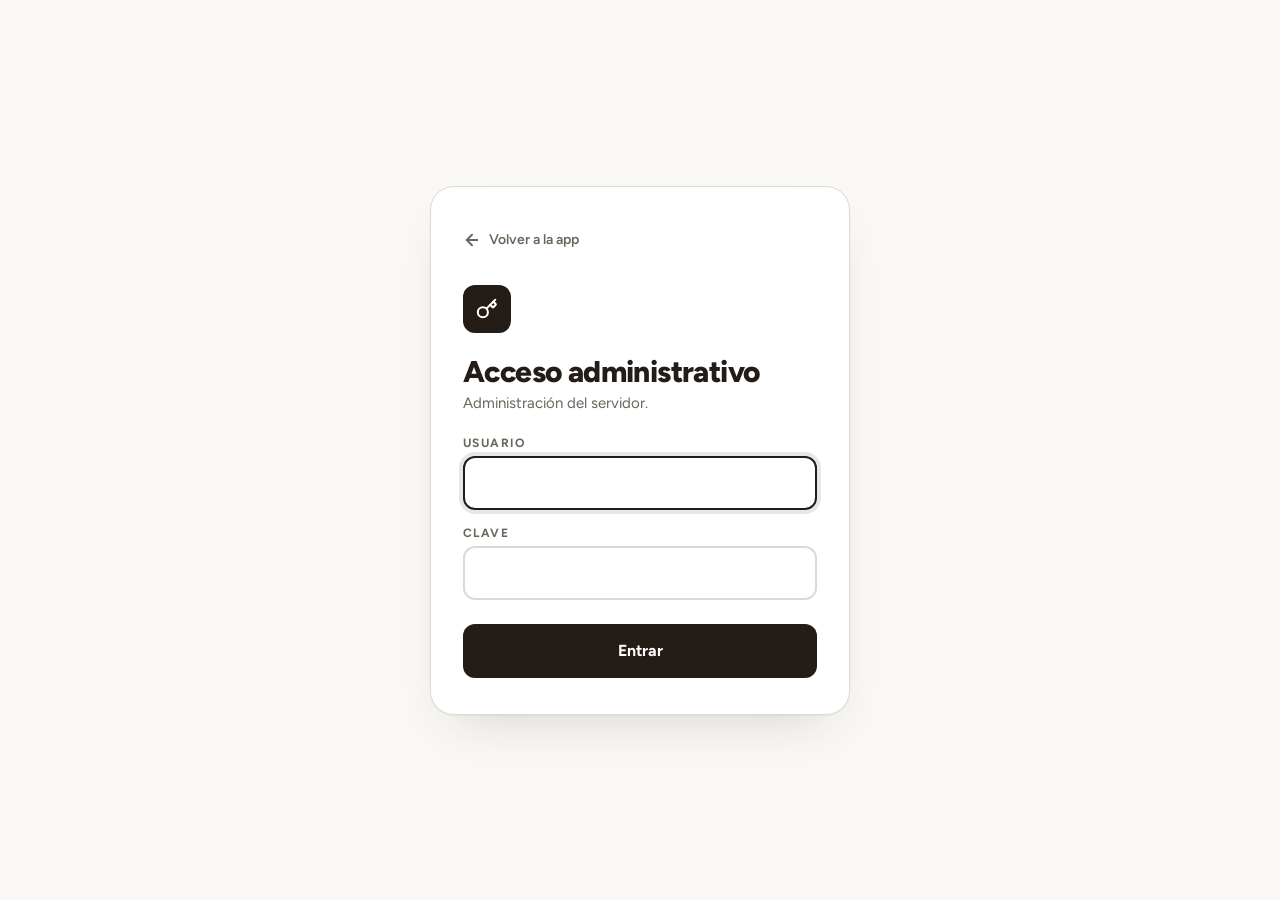
==== commit c9fe8a4c: "Cambios y añadidos al frontend. Modo oscuro, mejora visual, etc" ====
--- a/src/main/webapp/admin.html
+++ b/src/main/webapp/admin.html
@@ -3,8 +3,11 @@
 <head>
 <meta charset="UTF-8">
 <meta name="viewport" content="width=device-width, initial-scale=1">
+<meta name="color-scheme" content="light dark">
 <meta name="theme-color" content="#241C16">
 <title>Panel de portería · Autogestión de portátiles</title>
+<link rel="icon" type="image/png" href="iconos/icono-192.png">
+<link rel="preload" href="fuentes/figtree-latin.woff2" as="font" type="font/woff2" crossorigin>
 <link rel="stylesheet" href="styles.css">
 <link rel="stylesheet" href="admin.css">
 </head>
@@ -114,7 +117,7 @@
         </button>
       </div>
     </div>
-    <div class="wayuu-band" style="height: 6px;"></div>
+    <div class="wayuu-band wayuu-band-thin"></div>
   </header>
 
   <!-- Banner flotante para extensión de sesión -->
@@ -139,6 +142,7 @@
           Entradas hoy
         </p>
         <p id="kpi-entradas" class="kpi-value">0</p>
+        <div id="grafica-entradas" class="kpi-grafica" role="img" aria-label="Entradas por hora de hoy"></div>
       </div>
 
       <div class="kpi-card">
@@ -147,6 +151,7 @@
           Salidas hoy
         </p>
         <p id="kpi-salidas" class="kpi-value">0</p>
+        <div id="grafica-salidas" class="kpi-grafica" role="img" aria-label="Salidas por hora de hoy"></div>
       </div>
 
       <div class="kpi-card kpi-card-accent">
@@ -166,6 +171,25 @@
       </div>
     </div>
 
+    <!-- ALERTAS DE SEGURIDAD (hurtos y salidas sin entrada) -->
+    <section id="seccion-alertas" class="dash-card alertas-card" aria-labelledby="titulo-alertas">
+      <div class="dash-card-header">
+        <div>
+          <h2 id="titulo-alertas" class="dash-card-title alertas-titulo">
+            Alertas de seguridad
+            <span id="contador-alertas" class="alertas-contador" hidden>0</span>
+          </h2>
+          <p id="resumen-alertas" class="dash-card-sub">Cargando alertas…</p>
+        </div>
+        <button id="boton-actualizar-alertas" type="button" class="btn-clear-filters">
+          <svg width="14" height="14" viewBox="0 0 24 24" fill="none" stroke="currentColor" stroke-width="2.5" stroke-linecap="round" stroke-linejoin="round" aria-hidden="true"><path d="M21 12a9 9 0 0 0-9-9 9.75 9.75 0 0 0-6.74 2.74L3 8"/><path d="M3 3v5h5"/><path d="M3 12a9 9 0 0 0 9 9 9.75 9.75 0 0 0 6.74-2.74L21 16"/><path d="M16 21h5v-5"/></svg>
+          Actualizar
+        </button>
+      </div>
+      <ul id="lista-alertas" class="alertas-lista"></ul>
+      <button id="boton-ver-todas-alertas" type="button" class="alertas-ver-todas" hidden>Ver todas</button>
+    </section>
+
     <!-- TARJETA PRINCIPAL: HISTORIAL Y FILTROS -->
     <section class="dash-card">
       <div class="dash-card-header">
@@ -173,17 +197,30 @@
           <h2 class="dash-card-title">Historial de accesos</h2>
           <p id="resumen-resultados" class="dash-card-sub">Cargando registros…</p>
         </div>
-        <button id="boton-limpiar" type="button" class="btn-clear-filters" hidden>
-          <svg width="14" height="14" viewBox="0 0 24 24" fill="none" stroke="currentColor" stroke-width="2.5"><path d="M18 6 6 18"/><path d="m6 6 12 12"/></svg>
-          Limpiar filtros
-        </button>
+        <div class="dash-card-acciones">
+          <button id="boton-limpiar" type="button" class="btn-clear-filters" hidden>
+            <svg width="14" height="14" viewBox="0 0 24 24" fill="none" stroke="currentColor" stroke-width="2.5"><path d="M18 6 6 18"/><path d="m6 6 12 12"/></svg>
+            Limpiar filtros
+          </button>
+          <button id="boton-exportar" type="button" class="btn-exportar">
+            <svg width="15" height="15" viewBox="0 0 24 24" fill="none" stroke="currentColor" stroke-width="2.4" stroke-linecap="round" stroke-linejoin="round" aria-hidden="true"><path d="M12 15V3"/><path d="m7 10 5 5 5-5"/><path d="M21 15v4a2 2 0 0 1-2 2H5a2 2 0 0 1-2-2v-4"/></svg>
+            Exportar CSV
+          </button>
+        </div>
+      </div>
+
+      <!-- Atajos de fecha -->
+      <div class="rangos-rapidos" role="group" aria-label="Rango de fechas rápido">
+        <button type="button" class="chip-rango" data-rango="hoy" aria-pressed="false">Hoy</button>
+        <button type="button" class="chip-rango" data-rango="ayer" aria-pressed="false">Ayer</button>
+        <button type="button" class="chip-rango" data-rango="semana" aria-pressed="false">Esta semana</button>
       </div>
 
       <!-- Filtros estilo AdminDashboard -->
       <form id="formulario-filtros" class="filter-bar">
         <div class="filter-search-wrap">
           <svg class="search-icon" width="16" height="16" viewBox="0 0 24 24" fill="none" stroke="currentColor" stroke-width="2.5"><circle cx="11" cy="11" r="8"/><path d="m21 21-4.3-4.3"/></svg>
-          <input id="filtro-documento" type="text" inputmode="numeric" placeholder="Documento o código" class="filter-input-search">
+          <input id="filtro-documento" type="search" placeholder="Nombre, documento o código" aria-label="Buscar por nombre, documento o código" autocomplete="off" class="filter-input-search">
         </div>
 
         <select id="filtro-marca" class="filter-select"><option value="">Marca: Todas</option></select>
@@ -261,7 +298,7 @@
         <svg class="chevron-arrow" width="18" height="18" viewBox="0 0 24 24" fill="none" stroke="currentColor" stroke-width="2.5"><path d="m6 9 6 6 6-6"/></svg>
       </summary>
 
-      <div class="table-container" style="border-top: 1px solid var(--borde);">
+      <div class="table-container table-container-divided">
         <table class="dash-table">
           <thead>
             <tr>
--- a/src/main/webapp/styles.css
+++ b/src/main/webapp/styles.css
@@ -2,6 +2,25 @@
    AUTOGESTIÓN DE PORTÁTILES · Universidad de La Guajira
    Basado exactamente en /design-reference (Tokens, Tipografía y Animaciones)
    ===================================================================== */
+
+/* Figtree (SIL Open Font License, ver fuentes/OFL.txt), alojada junto a la app
+   para que también funcione sin conexión. */
+@font-face {
+  font-family: 'Figtree';
+  font-style: normal;
+  font-weight: 400 900;
+  font-display: swap;
+  src: url('fuentes/figtree-latin-ext.woff2') format('woff2');
+  unicode-range: U+0100-02BA, U+02BD-02C5, U+02C7-02CC, U+02CE-02D7, U+02DD-02FF, U+0304, U+0308, U+0329, U+1D00-1DBF, U+1E00-1E9F, U+1EF2-1EFF, U+2020, U+20A0-20AB, U+20AD-20C4, U+2113, U+2C60-2C7F, U+A720-A7FF;
+}
+@font-face {
+  font-family: 'Figtree';
+  font-style: normal;
+  font-weight: 400 900;
+  font-display: swap;
+  src: url('fuentes/figtree-latin.woff2') format('woff2');
+  unicode-range: U+0000-00FF, U+0131, U+0152-0153, U+02BB-02BC, U+02C6, U+02DA, U+02DC, U+0304, U+0308, U+0329, U+2000-206F, U+20AC, U+2122, U+2191, U+2193, U+2212, U+2215, U+FEFF, U+FFFD;
+}
 
 :root {
   /* Brand colors */
@@ -35,8 +54,67 @@
   --rojo-aviso: #B3261E;
   --alto-toque: 64px;
 
-  --font-sans: system-ui, -apple-system, 'Segoe UI', Roboto, 'Helvetica Neue', Arial, sans-serif;
+  --font-sans: 'Figtree', system-ui, -apple-system, 'Segoe UI', Roboto, 'Helvetica Neue', Arial, sans-serif;
   --radio: 14px;
+
+  /* Ritmo y profundidad compartidos */
+  --ease-out: cubic-bezier(0.2, 0.8, 0.2, 1);
+  --sombra-suave: 0 1px 2px rgba(36, 28, 22, 0.05), 0 4px 14px -6px rgba(36, 28, 22, 0.12);
+  --anillo-foco: 0 0 0 3px var(--papel), 0 0 0 5px var(--teal);
+
+  /* Superficies y tonos que cambian con el tema */
+  color-scheme: light;
+  --superficie: #FFFFFF;
+  --solido: #241C16;
+  --solido-hover: #000000;
+  --sobre-solido: #FFFFFF;
+  --encabezado: #241C16;
+  --aviso-soft: var(--aviso-soft);
+  --borde-fuerte: var(--borde-fuerte);
+  --coral-hover: var(--coral-hover);
+  --coral-texto: #A8473C;
+  --fondo-escritorio: #EBE6DF;
+  --fondo-escritorio-claro: #F3EFE9;
+  --fondo-escritorio-oscuro: #E3DDD4;
+}
+
+/* =====================================================================
+   MODO OSCURO (sigue la preferencia del dispositivo)
+   ===================================================================== */
+@media (prefers-color-scheme: dark) {
+  :root {
+    color-scheme: dark;
+    --papel: #16120F;
+    --cont: #241E19;
+    --borde: #3A322B;
+    --borde-fuerte: #4D443B;
+    --sub: #A89F93;
+    --tinta: #F3EEE7;
+    --superficie: #1D1814;
+
+    --coral: #D4675B;
+    --coral-dark: #9E443A;
+    --coral-hover: #DC766A;
+    --coral-texto: #F0A096;
+    --coral-soft: rgba(212, 103, 91, 0.18);
+    --teal: #4BA3B5;
+    --teal-dark: #8CCAD8;
+    --teal-soft: rgba(75, 163, 181, 0.18);
+    --oro-dark: #E9B76A;
+    --oro-soft: rgba(225, 161, 64, 0.16);
+    --aviso: #F28B82;
+    --aviso-soft: rgba(242, 139, 130, 0.16);
+
+    --solido: #F3EEE7;
+    --solido-hover: #FFFFFF;
+    --sobre-solido: #16120F;
+    --encabezado: #0F0C0A;
+
+    --sombra-suave: 0 1px 2px rgba(0, 0, 0, 0.3), 0 4px 14px -6px rgba(0, 0, 0, 0.5);
+    --fondo-escritorio: #0E0B09;
+    --fondo-escritorio-claro: #1A1511;
+    --fondo-escritorio-oscuro: #0A0807;
+  }
 }
 
 *, *::before, *::after {
@@ -49,10 +127,12 @@
   height: 100%;
   width: 100%;
   overflow: hidden;
-  background-color: #EBE6DF;
+  background-color: var(--fondo-escritorio);
   color: var(--tinta);
   font-family: var(--font-sans);
   -webkit-font-smoothing: antialiased;
+  -moz-osx-font-smoothing: grayscale;
+  text-rendering: optimizeLegibility;
   -webkit-tap-highlight-color: transparent;
 }
 
@@ -60,11 +140,27 @@
   font-family: inherit;
   border: none;
   background: none;
+  color: inherit;
   cursor: pointer;
+  touch-action: manipulation;
 }
 
 input, select {
   font-family: inherit;
+}
+
+/* El atributo hidden siempre oculta, aunque la clase defina display */
+[hidden] {
+  display: none !important;
+}
+
+/* Foco visible solo con teclado: no altera el aspecto táctil */
+:focus-visible {
+  outline: none;
+  box-shadow: var(--anillo-foco);
+}
+a:focus-visible {
+  border-radius: 8px;
 }
 
 /* Animations from index.css */
@@ -134,12 +230,16 @@
     display: flex;
     align-items: center;
     justify-content: center;
-    background-color: #EBE6DF;
+    background-color: var(--fondo-escritorio);
+    background-image: radial-gradient(120% 80% at 50% 0%, var(--fondo-escritorio-claro) 0%, var(--fondo-escritorio) 55%, var(--fondo-escritorio-oscuro) 100%);
   }
   #app-viewport {
     height: min(840px, 94vh);
     border-radius: 28px;
-    box-shadow: 0 25px 60px -15px rgba(36,28,22, 0.25), 0 0 0 1px rgba(36,28,22, 0.08);
+    box-shadow:
+      0 0 0 1px rgba(36, 28, 22, 0.06),
+      0 2px 6px rgba(36, 28, 22, 0.04),
+      0 30px 70px -20px rgba(36, 28, 22, 0.28);
   }
 }
 
@@ -254,7 +354,7 @@
   font-size: 15px;
   font-weight: 800;
   letter-spacing: -0.01em;
-  color: var(--teal);
+  color: var(--teal-dark);
 }
 .screen-header-sub {
   font-size: 15px;
@@ -272,10 +372,12 @@
   font-size: 15px;
   font-weight: 600;
   color: var(--sub);
-  transition: background-color 0.1s;
-}
-.btn-back:active {
+  transition: background-color 0.15s, color 0.15s;
+}
+.btn-back:active,
+.btn-back:hover {
   background-color: var(--cont);
+  color: var(--tinta);
 }
 .btn-text-sub {
   font-size: 14px;
@@ -283,9 +385,12 @@
   color: var(--sub);
   padding: 8px 12px;
   border-radius: 9999px;
-}
-.btn-text-sub:active {
+  transition: background-color 0.15s, color 0.15s;
+}
+.btn-text-sub:active,
+.btn-text-sub:hover {
   background-color: var(--cont);
+  color: var(--tinta);
 }
 
 .screen-main {
@@ -316,23 +421,24 @@
   font-size: 12px;
   font-weight: 700;
   text-transform: uppercase;
-  letter-spacing: 0.22em;
+  letter-spacing: 0.2em;
   color: var(--oro-dark);
-  margin-bottom: 8px;
+  margin-bottom: 10px;
 }
 .title-big {
-  font-size: 30px;
+  font-size: clamp(28px, 8vw, 32px);
   font-weight: 800;
   line-height: 1.05;
-  letter-spacing: -0.02em;
+  letter-spacing: -0.025em;
   color: var(--tinta);
   text-wrap: balance;
 }
 .sub-desc {
   font-size: 16px;
   color: var(--sub);
-  margin-top: 6px;
-  line-height: 1.35;
+  margin-top: 8px;
+  line-height: 1.4;
+  text-wrap: pretty;
 }
 
 /* Buttons */
@@ -351,7 +457,10 @@
   font-weight: 700;
   letter-spacing: -0.01em;
   box-shadow: 0 6px 0 0 var(--coral-dark);
-  transition: transform 100ms, box-shadow 100ms, background-color 100ms;
+  transition: transform 100ms, box-shadow 100ms, background-color 150ms;
+}
+.btn-primary:focus-visible {
+  box-shadow: 0 6px 0 0 var(--coral-dark), var(--anillo-foco);
 }
 .btn-primary:active {
   transform: translateY(4px);
@@ -359,8 +468,10 @@
   box-shadow: 0 2px 0 0 var(--coral-dark);
 }
 .btn-primary:disabled {
-  opacity: 0.85;
+  opacity: 0.8;
   cursor: wait;
+  transform: translateY(2px);
+  box-shadow: 0 4px 0 0 var(--coral-dark);
 }
 
 .btn-secondary {
@@ -372,11 +483,11 @@
   height: 64px;
   border-radius: var(--radio);
   border: 2px solid var(--borde);
-  background-color: white;
+  background-color: var(--superficie);
   color: var(--tinta);
   font-size: 17px;
   font-weight: 600;
-  transition: transform 100ms, background-color 100ms;
+  transition: transform 100ms, background-color 150ms, border-color 150ms;
 }
 .btn-secondary:active {
   transform: scale(0.985);
@@ -385,11 +496,19 @@
 
 .link-access {
   display: block;
+  align-self: center;
   text-align: center;
-  font-size: 12px;
-  color: rgba(107, 101, 92, 0.4);
-  padding: 4px 16px;
+  font-size: 13px;
+  font-weight: 600;
+  color: rgba(107, 101, 92, 0.75);
+  padding: 6px 16px;
   text-decoration: none;
+  text-underline-offset: 3px;
+  transition: color 0.15s;
+}
+.link-access:hover {
+  color: var(--tinta);
+  text-decoration: underline;
 }
 
 /* Input Fields */
@@ -398,14 +517,16 @@
   border-radius: 18px;
   border: 2px solid transparent;
   background-color: var(--cont);
-  transition: border-color 0.2s, background-color 0.2s;
+  transition: border-color 0.2s, background-color 0.2s, box-shadow 0.2s;
 }
 .doc-input-box:focus-within {
   border-color: var(--coral);
-  background-color: white;
+  background-color: var(--superficie);
+  box-shadow: 0 0 0 5px var(--coral-soft);
 }
 .doc-input-box.error {
   border-color: var(--aviso);
+  box-shadow: 0 0 0 5px var(--aviso-soft);
 }
 .doc-input {
   width: 100%;
@@ -419,9 +540,13 @@
   font-variant-numeric: tabular-nums;
   letter-spacing: 0.16em;
   color: var(--tinta);
+  caret-color: var(--coral);
+}
+.doc-input:focus-visible {
+  box-shadow: none;
 }
 .doc-input::placeholder {
-  color: var(--borde);
+  color: var(--borde-fuerte);
 }
 
 .field-label {
@@ -445,11 +570,14 @@
   font-size: 18px;
   color: var(--tinta);
   outline: none;
-  transition: border-color 0.15s, background-color 0.15s;
-}
-.field-input:focus {
+  caret-color: var(--coral);
+  transition: border-color 0.15s, background-color 0.15s, box-shadow 0.15s;
+}
+.field-input:focus,
+.field-input:focus-visible {
   border-color: var(--coral);
-  background-color: white;
+  background-color: var(--superficie);
+  box-shadow: 0 0 0 4px var(--coral-soft);
 }
 .field-input::placeholder {
   color: rgba(107, 101, 92, 0.6);
@@ -495,20 +623,28 @@
   transform: scale(1.15);
   box-shadow: 0 0 0 4px var(--teal-soft);
 }
+#pin-dots-container.animate-shake .pin-dot.filled {
+  background-color: var(--aviso);
+  border-color: var(--aviso);
+  box-shadow: 0 0 0 4px var(--aviso-soft);
+}
 .pin-keypad {
   display: grid;
   grid-template-columns: repeat(3, 1fr);
-  gap: 12px;
-  max-width: 280px;
+  gap: 10px 14px;
+  width: 100%;
+  max-width: 288px;
   margin: 0 auto;
 }
 .btn-key {
-  height: 58px;
+  height: 60px;
   border-radius: 16px;
   border: 1px solid var(--borde);
-  background-color: var(--cont);
-  font-size: 24px;
+  background-color: var(--superficie);
+  box-shadow: 0 2px 0 0 var(--borde);
+  font-size: 25px;
   font-weight: 700;
+  font-variant-numeric: tabular-nums;
   color: var(--tinta);
   display: flex;
   align-items: center;
@@ -516,20 +652,24 @@
   cursor: pointer;
   user-select: none;
   -webkit-tap-highlight-color: transparent;
-  transition: background-color 0.12s, transform 0.08s;
+  transition: background-color 0.12s, transform 0.08s, box-shadow 0.08s;
 }
 .btn-key:active {
-  background-color: var(--borde);
-  transform: scale(0.94);
+  background-color: var(--cont);
+  transform: translateY(2px);
+  box-shadow: 0 0 0 0 var(--borde);
 }
 .btn-key.action {
-  font-size: 18px;
+  font-size: 17px;
+  font-weight: 600;
   color: var(--sub);
   background-color: transparent;
   border-color: transparent;
+  box-shadow: none;
 }
 .btn-key.action:active {
   background-color: var(--cont);
+  transform: scale(0.94);
 }
 
 /* Consent Box */
@@ -547,11 +687,14 @@
   border: 2px solid transparent;
   background-color: var(--cont);
   padding: 16px;
-  transition: all 0.2s;
+  transition: border-color 0.2s, background-color 0.2s;
+}
+.consent-card:has(input:focus-visible) {
+  box-shadow: var(--anillo-foco);
 }
 .consent-card.checked {
   border-color: var(--teal);
-  background-color: rgba(223, 239, 243, 0.6);
+  background-color: var(--teal-soft);
 }
 .consent-card.invalid {
   border-color: var(--aviso);
@@ -561,7 +704,7 @@
   height: 28px;
   border-radius: 8px;
   border: 2px solid rgba(107, 101, 92, 0.5);
-  background-color: white;
+  background-color: var(--superficie);
   display: grid;
   place-items: center;
   flex-shrink: 0;
@@ -581,13 +724,25 @@
   font-weight: 600;
   color: var(--teal);
   list-style: none;
-  padding: 4px;
+  padding: 6px 4px;
+  width: fit-content;
+  border-radius: 8px;
+}
+.consent-details summary::-webkit-details-marker {
+  display: none;
+}
+.consent-details summary svg {
+  transition: transform 0.2s var(--ease-out);
+}
+.consent-details[open] summary svg {
+  transform: rotate(180deg);
 }
 .consent-details p {
-  padding: 4px;
+  padding: 2px 4px 4px;
   font-size: 14px;
   line-height: 1.5;
   color: var(--sub);
+  text-wrap: pretty;
 }
 
 /* Laptops List */
@@ -606,18 +761,21 @@
   min-height: 92px;
   border-radius: 18px;
   border: 2px solid var(--borde);
-  background-color: white;
+  background-color: var(--superficie);
   padding: 10px 16px 10px 10px;
   text-align: left;
-  transition: transform 150ms, border-color 150ms;
+  box-shadow: var(--sombra-suave);
+  transition: transform 150ms var(--ease-out), border-color 150ms, box-shadow 150ms;
   position: relative;
   overflow: hidden;
 }
 .laptop-item-btn:active {
   transform: scale(0.98);
+  border-color: var(--teal);
 }
 .laptop-item-btn.busy {
   border-color: var(--coral);
+  box-shadow: 0 0 0 4px var(--coral-soft);
 }
 .laptop-glyph-wrap {
   width: 84px;
@@ -690,13 +848,13 @@
   font-size: 15px;
   font-weight: 600;
   color: var(--tinta);
-  transition: all 0.1s;
+  transition: transform 0.1s, background-color 0.15s, border-color 0.15s, color 0.15s;
 }
 .btn-brand-choice:active { transform: scale(0.95); }
 .btn-brand-choice.selected {
   border-color: var(--coral);
   background-color: var(--coral-soft);
-  color: var(--coral-dark);
+  color: var(--coral-texto);
 }
 
 /* Color Circle Grid */
@@ -714,13 +872,18 @@
   place-items: center;
   box-shadow: inset 0 0 0 1px rgba(0,0,0,0.12);
   transition: transform 0.1s;
-  outline: none;
+  outline: 3px solid transparent;
+  outline-offset: 2px;
 }
 .btn-color-circle:active { transform: scale(0.9); }
 .btn-color-circle.selected {
   outline: 3px solid var(--coral);
   outline-offset: 2px;
 }
+.btn-color-circle:focus-visible {
+  box-shadow: inset 0 0 0 1px rgba(0,0,0,0.12);
+  outline-color: var(--teal);
+}
 .btn-color-circle.other-color {
   border: 2px dashed rgba(107, 101, 92, 0.5);
   background: transparent;
@@ -733,8 +896,9 @@
   align-items: center;
   gap: 12px;
   border-radius: var(--radio);
+  border: 1px dashed var(--borde);
   background-color: var(--cont);
-  padding: 8px 12px;
+  padding: 8px 14px 8px 10px;
 }
 .preview-title {
   font-size: 17px;
@@ -827,6 +991,7 @@
 .confirm-meta {
   font-size: 15px;
   color: rgba(255,255,255,0.85);
+  font-variant-numeric: tabular-nums;
 }
 .confirm-offline-note {
   display: flex;
@@ -848,6 +1013,9 @@
   font-weight: 700;
   transition: transform 100ms, background-color 100ms;
 }
+.btn-confirm-done:focus-visible {
+  box-shadow: 0 0 0 3px rgba(255,255,255,0.9);
+}
 .btn-confirm-done:active {
   transform: scale(0.985);
   background-color: rgba(255,255,255,0.25);
@@ -904,58 +1072,28 @@
 /* =====================================================================
    BOTÓN FLOTANTE Y MODAL DE GUÍA DE USO
    ===================================================================== */
-.guia-flotante-wrap {
-  position: fixed;
-  bottom: 22px;
-  right: 22px;
-  z-index: 999;
-  display: flex;
-  align-items: center;
-}
-
-.btn-guia-circulo {
-  display: inline-flex;
-  align-items: center;
-  gap: 8px;
-  height: 48px;
-  padding: 0 14px;
-  border-radius: 999px;
-  background-color: var(--tinta);
-  color: #FFFFFF;
-  box-shadow: 0 6px 18px rgba(36, 28, 22, 0.22);
-  cursor: pointer;
-  border: 1px solid rgba(255, 255, 255, 0.15);
-  transition: transform 0.2s ease, background-color 0.2s ease, box-shadow 0.2s ease;
-  overflow: hidden;
-}
-
-.btn-guia-circulo:hover {
-  transform: translateY(-2px);
-  background-color: #000000;
-  box-shadow: 0 8px 24px rgba(36, 28, 22, 0.32);
-}
-
-.btn-guia-circulo:active {
-  transform: scale(0.96);
-}
-
-.guia-tag-texto {
-  font-size: 13px;
-  font-weight: 700;
-  white-space: nowrap;
-  letter-spacing: -0.01em;
-  max-width: 120px;
-  opacity: 1;
-  transition: max-width 0.45s cubic-bezier(0.4, 0, 0.2, 1),
-              opacity 0.35s ease,
-              padding 0.35s ease;
-}
-
-.guia-tag-texto.escondido {
-  max-width: 0;
-  opacity: 0;
-  padding: 0;
-  margin: 0;
+/* Botón "?" de cada encabezado */
+.screen-header-actions {
+  display: flex;
+  align-items: center;
+  gap: 4px;
+  margin-right: -6px;
+}
+
+.btn-guia-header {
+  width: 40px;
+  height: 40px;
+  border-radius: 9999px;
+  display: grid;
+  place-items: center;
+  color: var(--sub);
+  transition: background-color 0.15s, color 0.15s;
+}
+
+.btn-guia-header:hover,
+.btn-guia-header:active {
+  background-color: var(--cont);
+  color: var(--teal-dark);
 }
 
 /* Modal Overlay */
@@ -976,7 +1114,7 @@
 .modal-guia-card {
   width: 100%;
   max-width: 440px;
-  background-color: #FFFFFF;
+  background-color: var(--superficie);
   border-radius: 20px;
   box-shadow: 0 16px 40px rgba(0, 0, 0, 0.25);
   border: 1px solid var(--borde);
@@ -1049,8 +1187,8 @@
   width: 26px;
   height: 26px;
   border-radius: 50%;
-  background-color: var(--cont);
-  color: var(--tinta);
+  background-color: var(--teal-soft);
+  color: var(--teal-dark);
   font-weight: 800;
   font-size: 13px;
   display: grid;
@@ -1067,8 +1205,9 @@
 
 .guia-paso p {
   font-size: 13px;
-  line-height: 1.4;
-  color: var(--sub);
+  line-height: 1.45;
+  color: var(--sub);
+  text-wrap: pretty;
 }
 
 .modal-guia-footer {
@@ -1076,14 +1215,70 @@
   border-top: 1px solid var(--cont);
   display: flex;
   justify-content: flex-end;
+}
+
+.modal-guia-footer-dual {
+  justify-content: space-between;
+  align-items: center;
+  gap: 12px;
+}
+
+.btn-guia-nav {
+  display: inline-flex;
+  align-items: center;
+  gap: 6px;
+  height: 42px;
+  padding: 0 14px;
+  border-radius: 12px;
+  background-color: var(--papel);
+  color: var(--tinta);
+  font-size: 13px;
+  font-weight: 700;
+  border: 1px solid var(--borde);
+  cursor: pointer;
+  transition: all 0.18s ease;
+}
+
+.btn-guia-nav:hover {
+  background-color: var(--cont);
+  border-color: var(--tinta);
+  transform: translateY(-1px);
+}
+
+.btn-guia-nav:active {
+  transform: scale(0.97);
+}
+
+.btn-guia-nav svg {
+  color: var(--sub);
+  transition: transform 0.18s ease, color 0.18s ease;
+}
+
+.btn-guia-nav:hover svg {
+  color: var(--tinta);
+  transform: translateX(2px);
+}
+
+.btn-guia-nav-prev:hover svg {
+  transform: translateX(-2px);
+}
+
+.modal-guia-icon-admin {
+  background-color: var(--oro-soft);
+  color: var(--oro-dark);
+}
+
+.guia-num-admin {
+  background-color: var(--oro-soft);
+  color: var(--oro-dark);
 }
 
 .btn-guia-entendido {
   height: 42px;
   padding: 0 24px;
   border-radius: 12px;
-  background-color: var(--tinta);
-  color: #FFFFFF;
+  background-color: var(--solido);
+  color: var(--sobre-solido);
   font-size: 14px;
   font-weight: 700;
   cursor: pointer;
@@ -1093,3 +1288,650 @@
 .btn-guia-entendido:hover {
   opacity: 0.9;
 }
+
+/* =====================================================================
+   ESTADOS HOVER (solo dispositivos con puntero fino) Y MOVIMIENTO REDUCIDO
+   ===================================================================== */
+@media (hover: hover) and (pointer: fine) {
+  .btn-primary:hover:not(:disabled) { background-color: var(--coral-hover); }
+  .btn-secondary:hover { border-color: var(--borde-fuerte); background-color: var(--papel); }
+  .btn-key:not(.action):hover { background-color: var(--papel); border-color: var(--borde-fuerte); }
+  .btn-key.action:hover { color: var(--tinta); background-color: var(--cont); }
+  .btn-brand-choice:not(.selected):hover { background-color: var(--borde); }
+  .btn-color-circle:hover { transform: scale(1.06); }
+  .laptop-item-btn:hover {
+    border-color: var(--teal);
+    box-shadow: 0 1px 2px rgba(36, 28, 22, 0.05), 0 10px 24px -10px rgba(43, 132, 150, 0.35);
+  }
+  .consent-card:not(.checked):hover { border-color: var(--borde); }
+  .consent-details summary:hover { color: var(--teal-dark); }
+  .btn-confirm-done:hover { background-color: rgba(255,255,255,0.22); }
+}
+
+@media (prefers-reduced-motion: reduce) {
+  *, *::before, *::after {
+    animation-duration: 1ms !important;
+    animation-delay: 0ms !important;
+    transition-duration: 1ms !important;
+  }
+}
+
+/* =====================================================================
+   CLASES DE APOYO (antes eran estilos escritos en el HTML)
+   ===================================================================== */
+.text-center { text-align: center; }
+.text-sub { color: var(--sub); }
+.icon-fixed { flex-shrink: 0; }
+
+.stack-center {
+  display: flex;
+  flex-direction: column;
+  align-items: center;
+  text-align: center;
+}
+
+.icon-tile {
+  align-self: center;
+  width: 56px;
+  height: 56px;
+  margin-bottom: 12px;
+  border-radius: 16px;
+  display: inline-grid;
+  place-items: center;
+}
+.icon-tile-lg {
+  width: 64px;
+  height: 64px;
+  margin-bottom: 20px;
+  border-radius: 18px;
+}
+.icon-tile-teal { background: var(--teal-soft); color: var(--teal); }
+.icon-tile-oro { background: var(--oro-soft); color: var(--oro-dark); }
+
+.ident-feedback {
+  margin-top: 12px;
+  min-height: 24px;
+}
+.aviso-recordado {
+  align-items: center;
+  justify-content: center;
+  gap: 8px;
+  font-size: 14px;
+  color: var(--sub);
+}
+.btn-olvidar {
+  color: var(--tinta);
+  font-weight: 700;
+  padding: 2px 8px;
+}
+
+.sub-desc-narrow { max-width: 32ch; }
+.sub-desc-pin {
+  max-width: 32ch;
+  margin: 4px auto 20px;
+}
+.error-note-pin {
+  margin: 12px auto;
+  max-width: 320px;
+}
+.error-note-spaced { margin-top: 8px; }
+
+.doc-tag {
+  font-size: 14px;
+  font-variant-numeric: tabular-nums;
+  color: var(--sub);
+}
+
+.field-grid-2 {
+  margin-top: 20px;
+  display: grid;
+  grid-template-columns: 1fr 1fr;
+  gap: 12px;
+}
+.field-group { margin-top: 16px; }
+.field-group-lg { margin-top: 20px; }
+.field-hint {
+  font-size: 13px;
+  color: var(--sub);
+  margin-top: 4px;
+}
+.field-input-pin {
+  letter-spacing: 0.3em;
+  font-size: 20px;
+  text-align: center;
+}
+.field-input-extra { margin-top: 8px; }
+.field-label-value {
+  font-weight: 700;
+  text-transform: none;
+  letter-spacing: 0;
+  color: var(--tinta);
+}
+.field-label-optional {
+  font-weight: 400;
+  text-transform: none;
+  letter-spacing: 0;
+}
+
+.sr-only-input {
+  position: absolute;
+  opacity: 0;
+  pointer-events: none;
+}
+.consent-text {
+  font-size: 15px;
+  line-height: 1.35;
+  color: var(--tinta);
+}
+
+.preview-text {
+  min-width: 0;
+  line-height: 1.2;
+}
+
+.aviso-offline {
+  margin-top: 12px;
+  align-items: center;
+  gap: 8px;
+  border-radius: 12px;
+  background: var(--coral-soft);
+  padding: 8px 12px;
+  font-size: 13px;
+  font-weight: 500;
+  color: var(--coral-texto);
+}
+
+.check-path {
+  animation: draw 520ms 220ms cubic-bezier(0.65, 0, 0.35, 1) both;
+}
+.fit-line-delay { animation-delay: 100ms; }
+.confirm-reconfirmed-note {
+  align-items: center;
+  justify-content: center;
+  gap: 8px;
+  font-size: 14px;
+  color: rgba(255, 255, 255, 0.85);
+}
+
+.modal-guia-heading {
+  display: flex;
+  align-items: center;
+  gap: 10px;
+}
+
+/* =====================================================================
+   PIN: INTENTOS RESTANTES Y BLOQUEO
+   ===================================================================== */
+.pin-intentos {
+  display: flex;
+  flex-direction: column;
+  align-items: center;
+  gap: 8px;
+  margin: -8px auto 16px;
+  font-size: 13px;
+  font-weight: 600;
+  color: var(--sub);
+}
+.pin-intentos-barras {
+  display: flex;
+  gap: 6px;
+}
+.pin-intento {
+  width: 22px;
+  height: 5px;
+  border-radius: 999px;
+  background-color: var(--borde);
+  transition: background-color 0.2s;
+}
+.pin-intento.disponible {
+  background-color: var(--oro);
+}
+.pin-intentos.critico {
+  color: var(--aviso);
+}
+.pin-intentos.critico .pin-intento.disponible {
+  background-color: var(--aviso);
+}
+
+/* Con el PIN bloqueado, la tarjeta de bloqueo reemplaza el encabezado de la pantalla */
+#pantalla-pin.pin-bloqueado-activo .icon-tile,
+#pantalla-pin.pin-bloqueado-activo #subtitulo-pin,
+#pantalla-pin.pin-bloqueado-activo #titulo-pin,
+#pantalla-pin.pin-bloqueado-activo #desc-pin {
+  display: none;
+}
+
+.pin-bloqueo {
+  display: flex;
+  flex-direction: column;
+  align-items: center;
+  gap: 8px;
+  max-width: 320px;
+  margin: 4px auto 0;
+  padding: 22px 20px 20px;
+  border-radius: 20px;
+  border: 1px solid var(--borde);
+  background-color: var(--superficie);
+  box-shadow: var(--sombra-suave);
+  animation: rise 360ms var(--ease-out) both;
+}
+.pin-bloqueo-icono {
+  width: 52px;
+  height: 52px;
+  margin-bottom: 4px;
+  border-radius: 16px;
+  display: grid;
+  place-items: center;
+  background-color: var(--aviso-soft);
+  color: var(--aviso);
+}
+.pin-bloqueo-titulo {
+  font-size: 18px;
+  font-weight: 800;
+  letter-spacing: -0.01em;
+  color: var(--tinta);
+}
+.pin-bloqueo-texto {
+  font-size: 14px;
+  line-height: 1.45;
+  color: var(--sub);
+  text-wrap: pretty;
+}
+.pin-bloqueo-reloj {
+  display: flex;
+  flex-direction: column;
+  align-items: center;
+  margin: 6px 0 10px;
+  font-size: 12px;
+  font-weight: 600;
+  color: var(--sub);
+}
+.pin-bloqueo-reloj strong {
+  font-size: 34px;
+  font-weight: 800;
+  letter-spacing: -0.02em;
+  font-variant-numeric: tabular-nums;
+  color: var(--tinta);
+}
+.pin-bloqueo .btn-secondary {
+  height: 52px;
+  font-size: 16px;
+}
+
+/* =====================================================================
+   PIN NUEVO: VER / OCULTAR
+   ===================================================================== */
+.campo-con-accion {
+  position: relative;
+  display: block;
+}
+.campo-con-accion .field-input {
+  padding-left: 56px;
+  padding-right: 56px;
+}
+.boton-ver-pin {
+  position: absolute;
+  top: 50%;
+  right: 8px;
+  width: 44px;
+  height: 44px;
+  transform: translateY(-50%);
+  border-radius: 12px;
+  display: grid;
+  place-items: center;
+  color: var(--sub);
+  transition: background-color 0.15s, color 0.15s;
+}
+.boton-ver-pin:hover,
+.boton-ver-pin:active {
+  background-color: var(--cont);
+  color: var(--tinta);
+}
+.boton-ver-pin[aria-pressed="true"] {
+  color: var(--teal-dark);
+}
+
+/* =====================================================================
+   MIS EQUIPOS: ESTADO, OPCIONES Y PULSACIÓN LARGA
+   ===================================================================== */
+.laptop-item {
+  position: relative;
+}
+.laptop-item-btn {
+  padding-right: 52px;
+  -webkit-touch-callout: none;
+  user-select: none;
+}
+.laptop-item-btn.presionando {
+  transform: scale(0.97);
+  border-color: var(--teal);
+  transition: transform 550ms var(--ease-out), border-color 150ms;
+}
+.laptop-item-btn:disabled {
+  cursor: progress;
+}
+
+.laptop-estado {
+  display: inline-flex;
+  align-items: center;
+  gap: 6px;
+  margin-top: 7px;
+  padding: 3px 9px 3px 7px;
+  border-radius: 999px;
+  font-size: 12px;
+  font-weight: 700;
+  line-height: 1.2;
+}
+.laptop-estado-punto {
+  width: 7px;
+  height: 7px;
+  border-radius: 50%;
+  background-color: currentColor;
+}
+.laptop-estado-adentro {
+  background-color: var(--teal-soft);
+  color: var(--teal-dark);
+}
+.laptop-estado-adentro .laptop-estado-punto {
+  box-shadow: 0 0 0 3px color-mix(in srgb, currentColor 22%, transparent);
+}
+.laptop-estado-afuera {
+  background-color: var(--cont);
+  color: var(--sub);
+}
+.laptop-estado-sin-registro {
+  background-color: var(--oro-soft);
+  color: var(--oro-dark);
+}
+
+.laptop-more-btn {
+  position: absolute;
+  top: 8px;
+  right: 6px;
+  width: 40px;
+  height: 40px;
+  border-radius: 12px;
+  display: grid;
+  place-items: center;
+  color: var(--sub);
+  transition: background-color 0.15s, color 0.15s;
+}
+.laptop-more-btn:hover,
+.laptop-more-btn:active {
+  background-color: var(--cont);
+  color: var(--tinta);
+}
+
+.pista-equipos {
+  margin-top: 14px;
+  font-size: 12.5px;
+  line-height: 1.35;
+  color: var(--sub);
+  text-align: center;
+  text-wrap: balance;
+}
+.pista-equipos svg {
+  display: inline;
+  margin-right: 4px;
+  vertical-align: -3px;
+}
+
+.laptops-vacio {
+  display: flex;
+  flex-direction: column;
+  gap: 4px;
+  padding: 26px 18px;
+  border-radius: 18px;
+  border: 2px dashed var(--borde);
+  text-align: center;
+  font-size: 14px;
+  color: var(--sub);
+}
+.laptops-vacio strong {
+  font-size: 16px;
+  color: var(--tinta);
+}
+
+/* =====================================================================
+   CONFIRMACIÓN: CIERRE AUTOMÁTICO
+   ===================================================================== */
+.btn-confirm-done {
+  position: relative;
+  overflow: hidden;
+}
+.confirm-autocierre {
+  position: absolute;
+  left: 0;
+  right: 0;
+  bottom: 0;
+  height: 4px;
+  background-color: rgba(255, 255, 255, 0.18);
+}
+.confirm-autocierre-barra {
+  display: block;
+  height: 100%;
+  background-color: rgba(255, 255, 255, 0.85);
+  transform-origin: left center;
+}
+@keyframes autocierre {
+  from { transform: scaleX(1); }
+  to { transform: scaleX(0); }
+}
+.confirm-autocierre-texto {
+  margin-top: -4px;
+  font-size: 13px;
+  color: rgba(255, 255, 255, 0.75);
+}
+
+/* =====================================================================
+   HOJA DE ACCIONES DE UN EQUIPO
+   ===================================================================== */
+.hoja-overlay {
+  position: absolute;
+  inset: 0;
+  z-index: 60;
+  display: flex;
+  align-items: flex-end;
+  background-color: rgba(36, 28, 22, 0.45);
+  animation: fade 200ms ease-out both;
+}
+.hoja {
+  width: 100%;
+  display: flex;
+  flex-direction: column;
+  gap: 12px;
+  padding: 10px 20px max(20px, env(safe-area-inset-bottom));
+  border-radius: 24px 24px 0 0;
+  background-color: var(--papel);
+  box-shadow: 0 -20px 40px -20px rgba(0, 0, 0, 0.35);
+  animation: hoja-sube 320ms var(--ease-out) both;
+}
+@keyframes hoja-sube {
+  from { transform: translateY(100%); }
+  to { transform: none; }
+}
+.hoja-asa {
+  align-self: center;
+  width: 40px;
+  height: 5px;
+  margin-bottom: 4px;
+  border-radius: 999px;
+  background-color: var(--borde);
+}
+.hoja-equipo-cabecera {
+  display: flex;
+  align-items: center;
+  gap: 14px;
+}
+.hoja-equipo-glifo {
+  width: 76px;
+  height: 64px;
+  border-radius: 14px;
+  display: grid;
+  place-items: center;
+  flex-shrink: 0;
+  background-color: var(--cont);
+}
+.hoja-equipo-textos {
+  min-width: 0;
+}
+.hoja-equipo-eyebrow {
+  font-size: 11px;
+  font-weight: 700;
+  letter-spacing: 0.16em;
+  text-transform: uppercase;
+  color: var(--oro-dark);
+}
+.hoja-equipo-titulo {
+  margin-top: 2px;
+  font-size: 21px;
+  font-weight: 800;
+  letter-spacing: -0.02em;
+  color: var(--tinta);
+}
+.hoja-equipo-alias {
+  margin-top: 2px;
+  font-size: 14px;
+  color: var(--sub);
+}
+.hoja-acciones {
+  display: flex;
+  flex-direction: column;
+  border-radius: 18px;
+  border: 1px solid var(--borde);
+  background-color: var(--superficie);
+  overflow: hidden;
+}
+.hoja-accion {
+  display: flex;
+  align-items: center;
+  gap: 14px;
+  min-height: 64px;
+  padding: 10px 16px;
+  text-align: left;
+  color: var(--tinta);
+  transition: background-color 0.15s;
+}
+.hoja-accion + .hoja-accion {
+  border-top: 1px solid var(--borde);
+}
+.hoja-accion:hover:not(:disabled),
+.hoja-accion:active:not(:disabled) {
+  background-color: var(--cont);
+}
+.hoja-accion:disabled {
+  opacity: 0.45;
+  cursor: not-allowed;
+}
+.hoja-accion-icono {
+  width: 38px;
+  height: 38px;
+  border-radius: 12px;
+  display: grid;
+  place-items: center;
+  flex-shrink: 0;
+  background-color: var(--teal-soft);
+  color: var(--teal-dark);
+}
+.hoja-accion-textos {
+  display: flex;
+  flex-direction: column;
+  gap: 2px;
+}
+.hoja-accion-textos strong {
+  font-size: 16px;
+  font-weight: 700;
+}
+.hoja-accion-textos span {
+  font-size: 13px;
+  color: var(--sub);
+}
+.hoja-accion-peligro {
+  color: var(--aviso);
+}
+.hoja-accion-peligro .hoja-accion-icono {
+  background-color: var(--aviso-soft);
+  color: var(--aviso);
+}
+.hoja-confirmar {
+  display: flex;
+  flex-direction: column;
+  gap: 6px;
+  padding: 16px;
+  border-radius: 18px;
+  border: 1px solid var(--borde);
+  background-color: var(--superficie);
+  animation: rise 260ms var(--ease-out) both;
+}
+.hoja-confirmar-titulo {
+  font-size: 17px;
+  font-weight: 800;
+  color: var(--tinta);
+}
+.hoja-confirmar-texto {
+  font-size: 14px;
+  line-height: 1.45;
+  color: var(--sub);
+  text-wrap: pretty;
+}
+.btn-peligro {
+  margin-top: 8px;
+  height: 56px;
+  border-radius: var(--radio);
+  background-color: var(--aviso);
+  color: #FFFFFF;
+  font-size: 17px;
+  font-weight: 700;
+  transition: filter 0.15s, transform 0.1s;
+}
+.btn-peligro:hover:not(:disabled) {
+  filter: brightness(1.08);
+}
+.btn-peligro:active {
+  transform: scale(0.985);
+}
+.btn-peligro:disabled {
+  opacity: 0.7;
+  cursor: progress;
+}
+.hoja-aviso {
+  padding: 10px 12px;
+  border-radius: 12px;
+  background-color: var(--oro-soft);
+  font-size: 13.5px;
+  font-weight: 600;
+  line-height: 1.4;
+  color: var(--oro-dark);
+}
+.hoja .btn-secondary {
+  height: 56px;
+}
+
+/* Aviso flotante breve ("Cambios guardados") */
+.aviso-flotante {
+  position: absolute;
+  left: 50%;
+  bottom: calc(max(18px, env(safe-area-inset-bottom)) + 88px);
+  z-index: 70;
+  padding: 10px 18px;
+  border-radius: 999px;
+  background-color: var(--solido);
+  color: var(--sobre-solido);
+  font-size: 14px;
+  font-weight: 700;
+  box-shadow: 0 10px 24px -10px rgba(0, 0, 0, 0.4);
+  transform: translateX(-50%);
+  white-space: nowrap;
+}
+.aviso-flotante.visible {
+  animation: aviso-entra 260ms var(--ease-out) both;
+}
+@keyframes aviso-entra {
+  from { opacity: 0; transform: translate(-50%, 10px); }
+  to { opacity: 1; transform: translate(-50%, 0); }
+}
+
+@media (prefers-reduced-motion: reduce) {
+  /* La barra de cierre se oculta; el texto indica que la pantalla se cerrará sola. */
+  .confirm-autocierre { display: none; }
+}
--- a/src/main/webapp/admin.css
+++ b/src/main/webapp/admin.css
@@ -45,11 +45,16 @@
 .login-main-inner {
   max-width: 420px;
   width: 100%;
-  background: #FFFFFF;
+  background: var(--superficie);
   border: 1px solid var(--borde);
   border-radius: 24px;
   padding: 36px 32px;
-  box-shadow: 0 10px 30px -10px rgba(36,28,22, 0.08);
+  box-shadow: 0 1px 2px rgba(36,28,22, 0.04), 0 24px 48px -24px rgba(36,28,22, 0.18);
+}
+
+@media (max-width: 480px) {
+  .login-layout { padding: 16px; }
+  .login-main-inner { padding: 28px 22px; border-radius: 20px; }
 }
 
 .btn-back-app {
@@ -64,11 +69,12 @@
   text-decoration: none;
   background: transparent;
   transition: background 0.2s;
-  margin-bottom: 28px;
+  margin: 0 0 28px -14px;
 }
 
 .btn-back-app:hover {
   background: var(--cont);
+  color: var(--tinta);
 }
 
 .key-badge {
@@ -77,8 +83,8 @@
   width: 48px;
   height: 48px;
   border-radius: 12px;
-  background: var(--tinta);
-  color: #FFFFFF;
+  background: var(--solido);
+  color: var(--sobre-solido);
   margin-bottom: 20px;
 }
 
@@ -120,16 +126,18 @@
   height: 54px;
   border-radius: 12px;
   border: 2px solid var(--borde);
-  background: #FFFFFF;
+  background: var(--superficie);
   padding: 0 16px;
   font-size: 16px;
   color: var(--tinta);
   outline: none;
-  transition: border-color 0.2s;
-}
-
-.login-input:focus {
+  transition: border-color 0.2s, box-shadow 0.2s;
+}
+
+.login-input:focus,
+.login-input:focus-visible {
   border-color: var(--tinta);
+  box-shadow: 0 0 0 4px color-mix(in srgb, var(--tinta) 10%, transparent);
 }
 
 .login-error-msg {
@@ -145,17 +153,17 @@
   width: 100%;
   height: 54px;
   border-radius: 12px;
-  background: var(--tinta);
-  color: #FFFFFF;
+  background: var(--solido);
+  color: var(--sobre-solido);
   font-size: 16px;
   font-weight: 700;
   border: none;
   cursor: pointer;
-  transition: background 0.2s, transform 0.1s;
+  transition: background 0.2s, transform 0.1s, box-shadow 0.2s;
 }
 
 .btn-login-submit:hover {
-  background: #000000;
+  background: var(--solido-hover);
 }
 
 .btn-login-submit:active {
@@ -182,11 +190,11 @@
    ===================================================================== */
 .dashboard-layout {
   min-height: 100vh;
-  background-color: #F4F1EC;
+  background-color: var(--papel);
 }
 
 .dash-header {
-  background-color: var(--tinta);
+  background-color: var(--encabezado);
   color: #FFFFFF;
   position: sticky;
   top: 0;
@@ -214,7 +222,7 @@
   width: 40px;
   height: 40px;
   border-radius: 10px;
-  background: var(--papel);
+  background: #FAF8F5;
   display: grid;
   place-items: center;
 }
@@ -285,8 +293,9 @@
   align-items: center;
   gap: 6px;
   border-radius: 999px;
+  /* Píldora clara sobre el encabezado oscuro, en ambos temas */
   background: #FFFFFF;
-  color: var(--tinta);
+  color: #241C16;
   font-size: 13px;
   font-weight: 700;
   padding: 6px 16px;
@@ -296,7 +305,7 @@
 }
 
 .btn-header-logout:hover {
-  background: var(--papel);
+  background: #F2EDE6;
 }
 
 .dash-content-container {
@@ -324,17 +333,19 @@
 .kpi-card {
   border-radius: 16px;
   border: 1px solid var(--borde);
-  background: #FFFFFF;
+  background: var(--superficie);
   padding: 20px;
   display: flex;
   flex-direction: column;
-  justify-content: space-between;
+  justify-content: flex-start;
+  gap: 6px;
+  box-shadow: 0 1px 2px rgba(36, 28, 22, 0.04);
 }
 
 .kpi-card-accent {
-  background: var(--tinta);
-  border-color: var(--tinta);
-  color: #FFFFFF;
+  background: var(--solido);
+  border-color: var(--solido);
+  color: var(--sobre-solido);
 }
 
 .kpi-label {
@@ -347,7 +358,8 @@
 }
 
 .kpi-card-accent .kpi-label {
-  color: rgba(255, 255, 255, 0.7);
+  color: var(--sobre-solido);
+  opacity: 0.7;
 }
 
 .text-coral {
@@ -356,7 +368,7 @@
 
 .kpi-value {
   margin-top: 10px;
-  font-size: 40px;
+  font-size: clamp(32px, 6vw, 42px);
   font-weight: 900;
   line-height: 1;
   letter-spacing: -0.03em;
@@ -367,8 +379,9 @@
 .dash-card {
   border-radius: 18px;
   border: 1px solid var(--borde);
-  background: #FFFFFF;
+  background: var(--superficie);
   overflow: hidden;
+  box-shadow: 0 1px 2px rgba(36, 28, 22, 0.04);
 }
 
 .dash-card-header {
@@ -428,7 +441,7 @@
 
 @media (min-width: 1024px) {
   .filter-bar {
-    grid-template-columns: 1.4fr 1fr 1fr 1fr 1fr 1.3fr auto;
+    grid-template-columns: minmax(230px, 1.9fr) repeat(4, minmax(0, 1fr)) minmax(250px, 1.4fr) auto;
   }
 }
 
@@ -459,23 +472,39 @@
 
 .filter-input-search:focus {
   border-color: var(--tinta);
-  background: #FFFFFF;
+  background: var(--superficie);
+  box-shadow: 0 0 0 3px color-mix(in srgb, var(--tinta) 10%, transparent);
 }
 
 .filter-select {
+  min-width: 0;
   height: 44px;
   border-radius: 12px;
   border: 1px solid var(--borde);
-  background: var(--papel);
-  padding: 0 12px;
+  background-color: var(--papel);
+  background-image: url("data:image/svg+xml,%3Csvg xmlns='http://www.w3.org/2000/svg' width='14' height='14' viewBox='0 0 24 24' fill='none' stroke='%236B655C' stroke-width='2.5' stroke-linecap='round' stroke-linejoin='round'%3E%3Cpath d='m6 9 6 6 6-6'/%3E%3C/svg%3E");
+  background-repeat: no-repeat;
+  background-position: right 12px center;
+  -webkit-appearance: none;
+  appearance: none;
+  padding: 0 34px 0 12px;
+  text-overflow: ellipsis;
   font-size: 14px;
   color: var(--tinta);
   outline: none;
   cursor: pointer;
-}
-
-.filter-select:focus {
+  transition: border-color 0.15s, background-color 0.15s;
+}
+
+.filter-select:hover {
+  border-color: var(--borde-fuerte);
+}
+
+.filter-select:focus,
+.filter-select:focus-visible {
   border-color: var(--tinta);
+  background-color: var(--superficie);
+  box-shadow: 0 0 0 3px color-mix(in srgb, var(--tinta) 10%, transparent);
 }
 
 .filter-date-group {
@@ -497,6 +526,13 @@
   outline: none;
 }
 
+.filter-date-input:focus,
+.filter-date-input:focus-visible {
+  border-color: var(--tinta);
+  background: var(--superficie);
+  box-shadow: 0 0 0 3px color-mix(in srgb, var(--tinta) 10%, transparent);
+}
+
 .date-sep {
   color: var(--sub);
 }
@@ -505,17 +541,17 @@
   height: 44px;
   padding: 0 18px;
   border-radius: 12px;
-  background: var(--tinta);
-  color: #FFFFFF;
+  background: var(--solido);
+  color: var(--sobre-solido);
   font-size: 14px;
   font-weight: 700;
   border: none;
   cursor: pointer;
-  transition: opacity 0.2s;
+  transition: background-color 0.2s;
 }
 
 .btn-filter-submit:hover {
-  opacity: 0.9;
+  background: var(--solido-hover);
 }
 
 .panel-error-msg {
@@ -555,10 +591,74 @@
   padding: 12px 20px;
   border-bottom: 1px solid var(--cont);
   color: var(--tinta);
-}
-
-.dash-table tbody tr:hover {
+  font-variant-numeric: tabular-nums;
+}
+
+.dash-table tbody tr:last-child td {
+  border-bottom: none;
+}
+
+.dash-table tbody tr:hover td {
   background: var(--papel);
+}
+
+/* En celular, la primera columna (Fecha) queda fija al desplazar la tabla */
+@media (max-width: 900px) {
+  .dash-table thead th:first-child,
+  .dash-table tbody td:first-child {
+    position: sticky;
+    left: 0;
+    z-index: 1;
+    box-shadow: inset -1px 0 0 var(--borde);
+  }
+  .dash-table thead th:first-child { background: var(--papel); }
+  .dash-table tbody td:first-child { background: var(--superficie); }
+  .dash-table tbody tr:hover td:first-child { background: var(--papel); }
+  .dash-table tbody tr.fila-vacia td:first-child {
+    position: static;
+    box-shadow: none;
+  }
+}
+
+/* Estado vacío de tablas */
+.dash-table tbody td.sin-resultados {
+  padding: 40px 20px 44px;
+  border-bottom: none;
+  white-space: normal;
+}
+
+.dash-table tbody tr.fila-vacia:hover td {
+  background: transparent;
+}
+
+.estado-vacio {
+  position: sticky;
+  left: 20px;
+  max-width: calc(100vw - 64px);
+  margin: 0 auto;
+  display: flex;
+  flex-direction: column;
+  align-items: center;
+  text-align: center;
+  gap: 4px;
+  animation: rise 420ms var(--ease-out) both;
+}
+
+.estado-vacio svg {
+  margin-bottom: 10px;
+}
+
+.estado-vacio-titulo {
+  font-size: 15px;
+  font-weight: 700;
+  color: var(--tinta);
+  text-wrap: balance;
+}
+
+.estado-vacio-detalle {
+  font-size: 13px;
+  color: var(--sub);
+  text-wrap: balance;
 }
 
 .chip-origen {
@@ -578,7 +678,7 @@
 
 .chip-origen.offline {
   background: var(--coral-soft);
-  color: var(--coral-dark);
+  color: var(--coral-texto);
 }
 
 .chip-resultado {
@@ -595,7 +695,7 @@
 }
 
 .chip-resultado.fallido {
-  background: #FBEAE8;
+  background: var(--aviso-soft);
   color: var(--aviso);
 }
 
@@ -624,7 +724,7 @@
   padding: 8px 14px;
   border-radius: 10px;
   border: 1px solid var(--borde);
-  background: #FFFFFF;
+  background: var(--superficie);
   color: var(--tinta);
   font-size: 13px;
   font-weight: 600;
@@ -653,6 +753,12 @@
   display: flex;
   align-items: center;
   justify-content: space-between;
+  gap: 12px;
+  transition: background-color 0.15s;
+}
+
+.sec-summary:hover {
+  background: var(--papel);
 }
 
 .sec-summary::-webkit-details-marker {
@@ -670,7 +776,7 @@
   height: 36px;
   border-radius: 10px;
   background: var(--teal-soft);
-  color: var(--teal);
+  color: var(--teal-dark);
   display: grid;
   place-items: center;
 }
@@ -705,6 +811,11 @@
   color: var(--sub);
   text-align: center;
   padding: 10px;
+  text-wrap: balance;
+}
+
+.dash-footer svg {
+  flex-shrink: 0;
 }
 
 /* Banner Sesión */
@@ -713,7 +824,7 @@
   bottom: 24px;
   right: 24px;
   z-index: 1000;
-  background: var(--tinta);
+  background: var(--encabezado);
   color: #FFFFFF;
   border: 1px solid rgba(255, 255, 255, 0.12);
   border-radius: 16px;
@@ -723,6 +834,21 @@
   gap: 16px;
   box-shadow: 0 12px 32px rgba(0, 0, 0, 0.35);
   max-width: 440px;
+  animation: rise 320ms var(--ease-out) both;
+}
+
+@media (max-width: 520px) {
+  .banner-sesion {
+    left: 12px;
+    right: 12px;
+    bottom: 12px;
+    max-width: none;
+    flex-direction: column;
+    align-items: stretch;
+  }
+  .banner-sesion-acciones > button {
+    flex: 1;
+  }
 }
 
 .banner-sesion[hidden] {
@@ -757,6 +883,25 @@
   font-size: 13px;
   cursor: pointer;
   white-space: nowrap;
+  transition: background-color 0.15s;
+}
+
+.boton-banner-extender:hover {
+  background: var(--coral-dark);
+}
+
+.boton-banner-salir:hover {
+  background: rgba(255, 255, 255, 0.08);
+}
+
+/* Encabezado del panel en pantallas angostas */
+@media (max-width: 520px) {
+  .dash-header-inner { padding: 12px 16px; }
+  .dash-content-container { padding: 16px 12px 48px; gap: 14px; }
+  .kpi-grid { gap: 10px; }
+  .kpi-card { padding: 16px; }
+  .dash-card-header { padding: 18px 16px; }
+  .filter-bar { padding: 0 16px 16px; }
 }
 
 .boton-banner-salir {
@@ -769,3 +914,282 @@
   cursor: pointer;
   white-space: nowrap;
 }
+
+/* Utilidades que antes estaban escritas en el HTML */
+.wayuu-band-thin {
+  height: 6px;
+}
+
+.table-container-divided {
+  border-top: 1px solid var(--borde);
+}
+
+/* =====================================================================
+   GRÁFICAS POR HORA EN LAS TARJETAS
+   ===================================================================== */
+.kpi-grafica {
+  margin-top: 12px;
+}
+
+.kpi-grafica svg {
+  display: block;
+  width: 100%;
+  height: 36px;
+  overflow: visible;
+}
+
+.kpi-grafica .barra {
+  fill: var(--teal);
+  opacity: 0.55;
+}
+
+.kpi-grafica .barra.vacia {
+  fill: var(--borde);
+  opacity: 1;
+}
+
+.kpi-grafica .barra.actual {
+  fill: var(--teal);
+  opacity: 1;
+}
+
+#grafica-salidas .barra,
+#grafica-salidas .barra.actual {
+  fill: var(--coral);
+}
+
+.kpi-grafica-eje {
+  display: flex;
+  justify-content: space-between;
+  margin-top: 4px;
+  font-size: 10.5px;
+  font-weight: 600;
+  color: var(--sub);
+}
+
+/* =====================================================================
+   ACCIONES DEL HISTORIAL: EXPORTAR Y ATAJOS DE FECHA
+   ===================================================================== */
+.dash-card-acciones {
+  display: flex;
+  align-items: center;
+  gap: 8px;
+  flex-wrap: wrap;
+}
+
+.btn-exportar {
+  display: inline-flex;
+  align-items: center;
+  gap: 7px;
+  height: 36px;
+  padding: 0 14px;
+  border-radius: 999px;
+  border: 1px solid var(--borde);
+  background: var(--superficie);
+  color: var(--tinta);
+  font-size: 13px;
+  font-weight: 700;
+  cursor: pointer;
+  transition: background-color 0.15s, border-color 0.15s;
+}
+
+.btn-exportar:hover:not(:disabled) {
+  background: var(--papel);
+  border-color: var(--borde-fuerte);
+}
+
+.btn-exportar:disabled {
+  opacity: 0.6;
+  cursor: progress;
+}
+
+.rangos-rapidos {
+  display: flex;
+  gap: 8px;
+  flex-wrap: wrap;
+  padding: 0 24px 12px;
+}
+
+.chip-rango {
+  height: 34px;
+  padding: 0 14px;
+  border-radius: 999px;
+  border: 1px solid var(--borde);
+  background: var(--papel);
+  color: var(--tinta);
+  font-size: 13px;
+  font-weight: 600;
+  cursor: pointer;
+  transition: background-color 0.15s, border-color 0.15s, color 0.15s;
+}
+
+.chip-rango:hover {
+  border-color: var(--borde-fuerte);
+}
+
+.chip-rango[aria-pressed="true"] {
+  background: var(--solido);
+  border-color: var(--solido);
+  color: var(--sobre-solido);
+}
+
+@media (max-width: 520px) {
+  .rangos-rapidos { padding: 0 16px 12px; }
+}
+
+/* =====================================================================
+   ALERTAS DE SEGURIDAD
+   ===================================================================== */
+.alertas-titulo {
+  display: flex;
+  align-items: center;
+  gap: 8px;
+}
+
+.alertas-contador {
+  min-width: 24px;
+  height: 24px;
+  padding: 0 8px;
+  border-radius: 999px;
+  display: inline-grid;
+  place-items: center;
+  background: var(--oro-soft);
+  color: var(--oro-dark);
+  font-size: 12px;
+  font-weight: 800;
+  font-variant-numeric: tabular-nums;
+}
+
+.alertas-contador.con-hurtos {
+  background: var(--aviso);
+  color: #FFFFFF;
+}
+
+.alertas-card.con-hurtos {
+  border-color: color-mix(in srgb, var(--aviso) 45%, var(--borde));
+  box-shadow: 0 0 0 3px var(--aviso-soft);
+}
+
+.alertas-lista {
+  list-style: none;
+  border-top: 1px solid var(--borde);
+}
+
+.alerta {
+  display: flex;
+  gap: 14px;
+  padding: 14px 24px;
+  border-bottom: 1px solid var(--cont);
+}
+
+.alerta:last-child {
+  border-bottom: none;
+}
+
+.alerta-icono {
+  width: 36px;
+  height: 36px;
+  border-radius: 10px;
+  display: grid;
+  place-items: center;
+  flex-shrink: 0;
+  background: var(--oro-soft);
+  color: var(--oro-dark);
+}
+
+.alerta-hurto {
+  background: color-mix(in srgb, var(--aviso-soft) 55%, transparent);
+}
+
+.alerta-hurto .alerta-icono {
+  background: var(--aviso);
+  color: #FFFFFF;
+}
+
+.alerta-cuerpo {
+  min-width: 0;
+  flex: 1;
+  display: flex;
+  flex-direction: column;
+  gap: 2px;
+}
+
+.alerta-cabecera {
+  display: flex;
+  align-items: baseline;
+  justify-content: space-between;
+  gap: 12px;
+  flex-wrap: wrap;
+}
+
+.alerta-tipo {
+  font-size: 14px;
+  font-weight: 800;
+  color: var(--tinta);
+  text-transform: none;
+}
+
+.alerta-tipo::first-letter {
+  text-transform: uppercase;
+}
+
+.alerta-hurto .alerta-tipo {
+  color: var(--aviso);
+}
+
+.alerta-fecha {
+  font-size: 12px;
+  color: var(--sub);
+  font-variant-numeric: tabular-nums;
+}
+
+.alerta-estudiante {
+  font-size: 14px;
+  font-weight: 600;
+  color: var(--tinta);
+}
+
+.alerta-equipo,
+.alerta-descripcion {
+  font-size: 13px;
+  color: var(--sub);
+}
+
+.alerta-descripcion {
+  margin-top: 2px;
+  font-style: italic;
+}
+
+.alerta-vacia {
+  display: flex;
+  flex-direction: column;
+  align-items: center;
+  gap: 4px;
+  padding: 24px 20px 28px;
+  text-align: center;
+}
+
+.alerta-vacia svg {
+  margin-bottom: 6px;
+}
+
+.alertas-ver-todas {
+  width: 100%;
+  height: 46px;
+  border: none;
+  border-top: 1px solid var(--borde);
+  background: var(--papel);
+  color: var(--tinta);
+  font-size: 13px;
+  font-weight: 700;
+  cursor: pointer;
+  transition: background-color 0.15s;
+}
+
+.alertas-ver-todas:hover {
+  background: var(--cont);
+}
+
+@media (max-width: 520px) {
+  .alerta { padding: 12px 16px; }
+}
